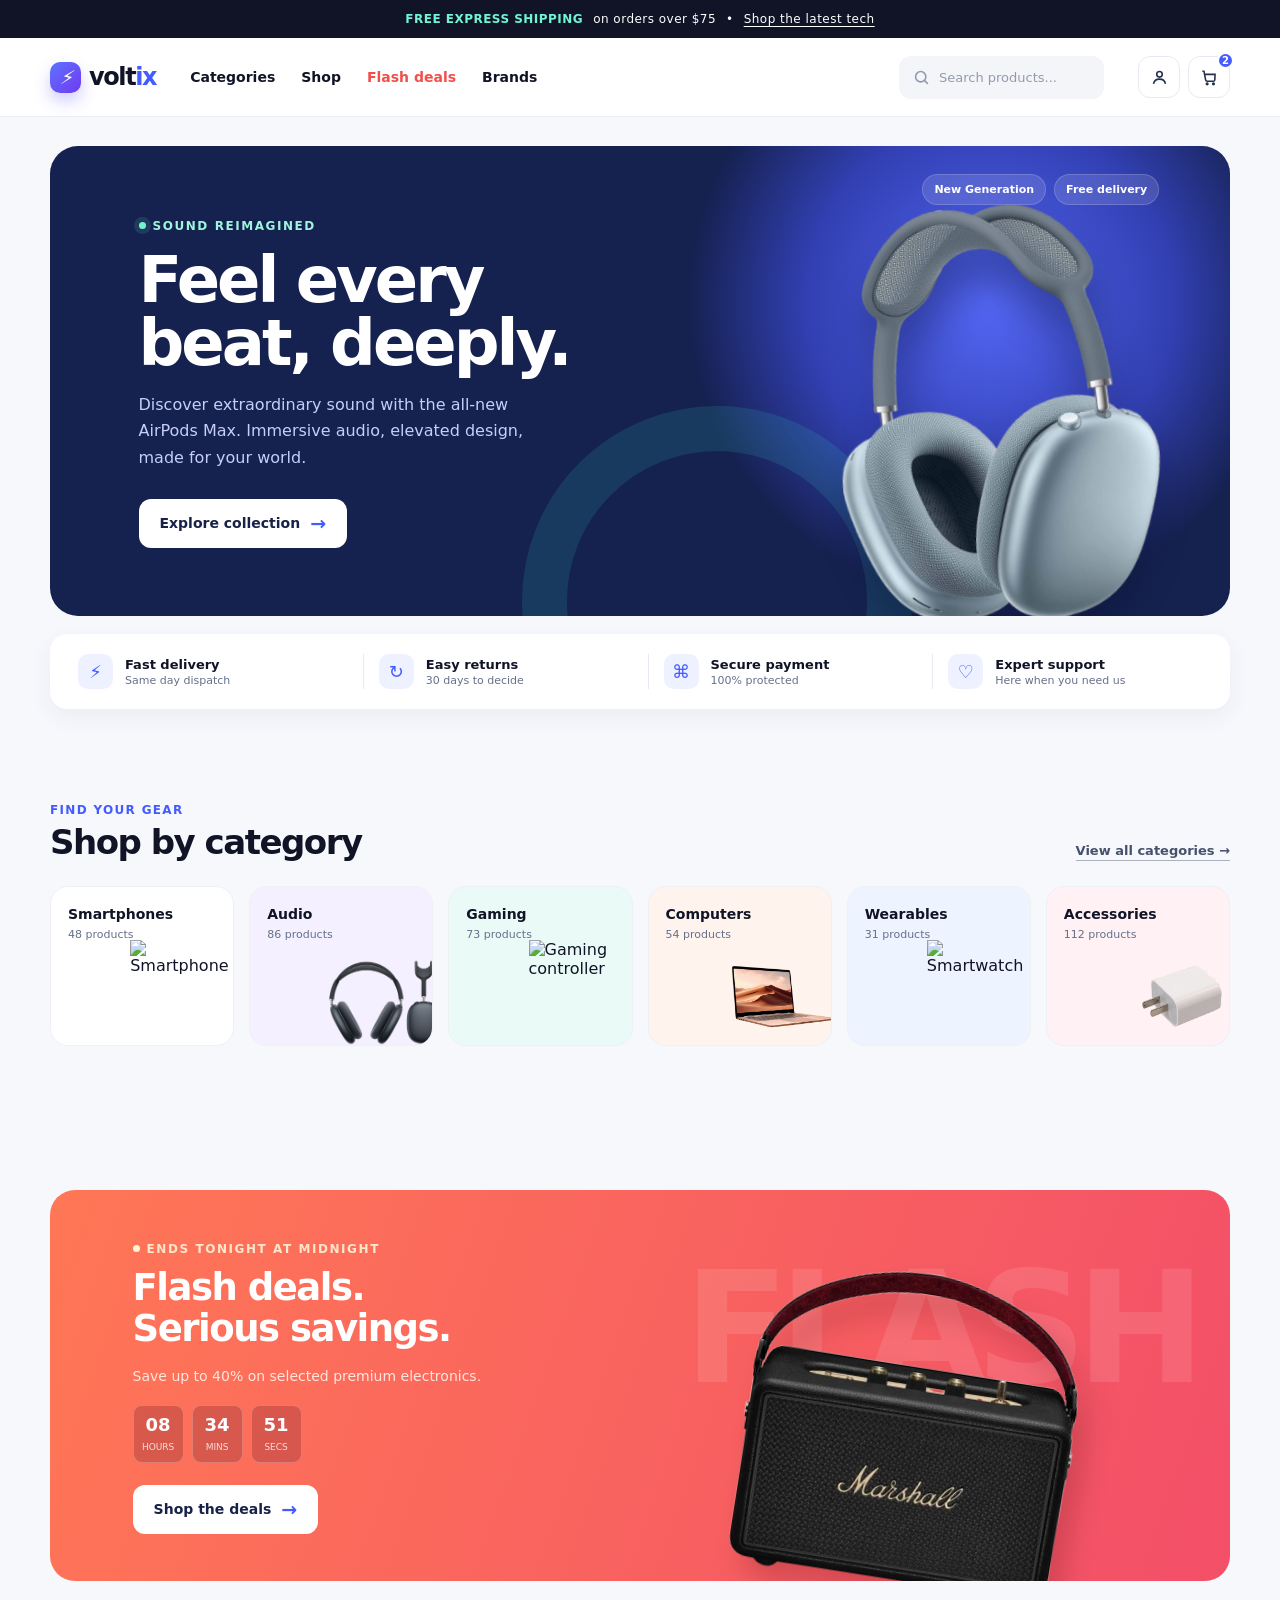
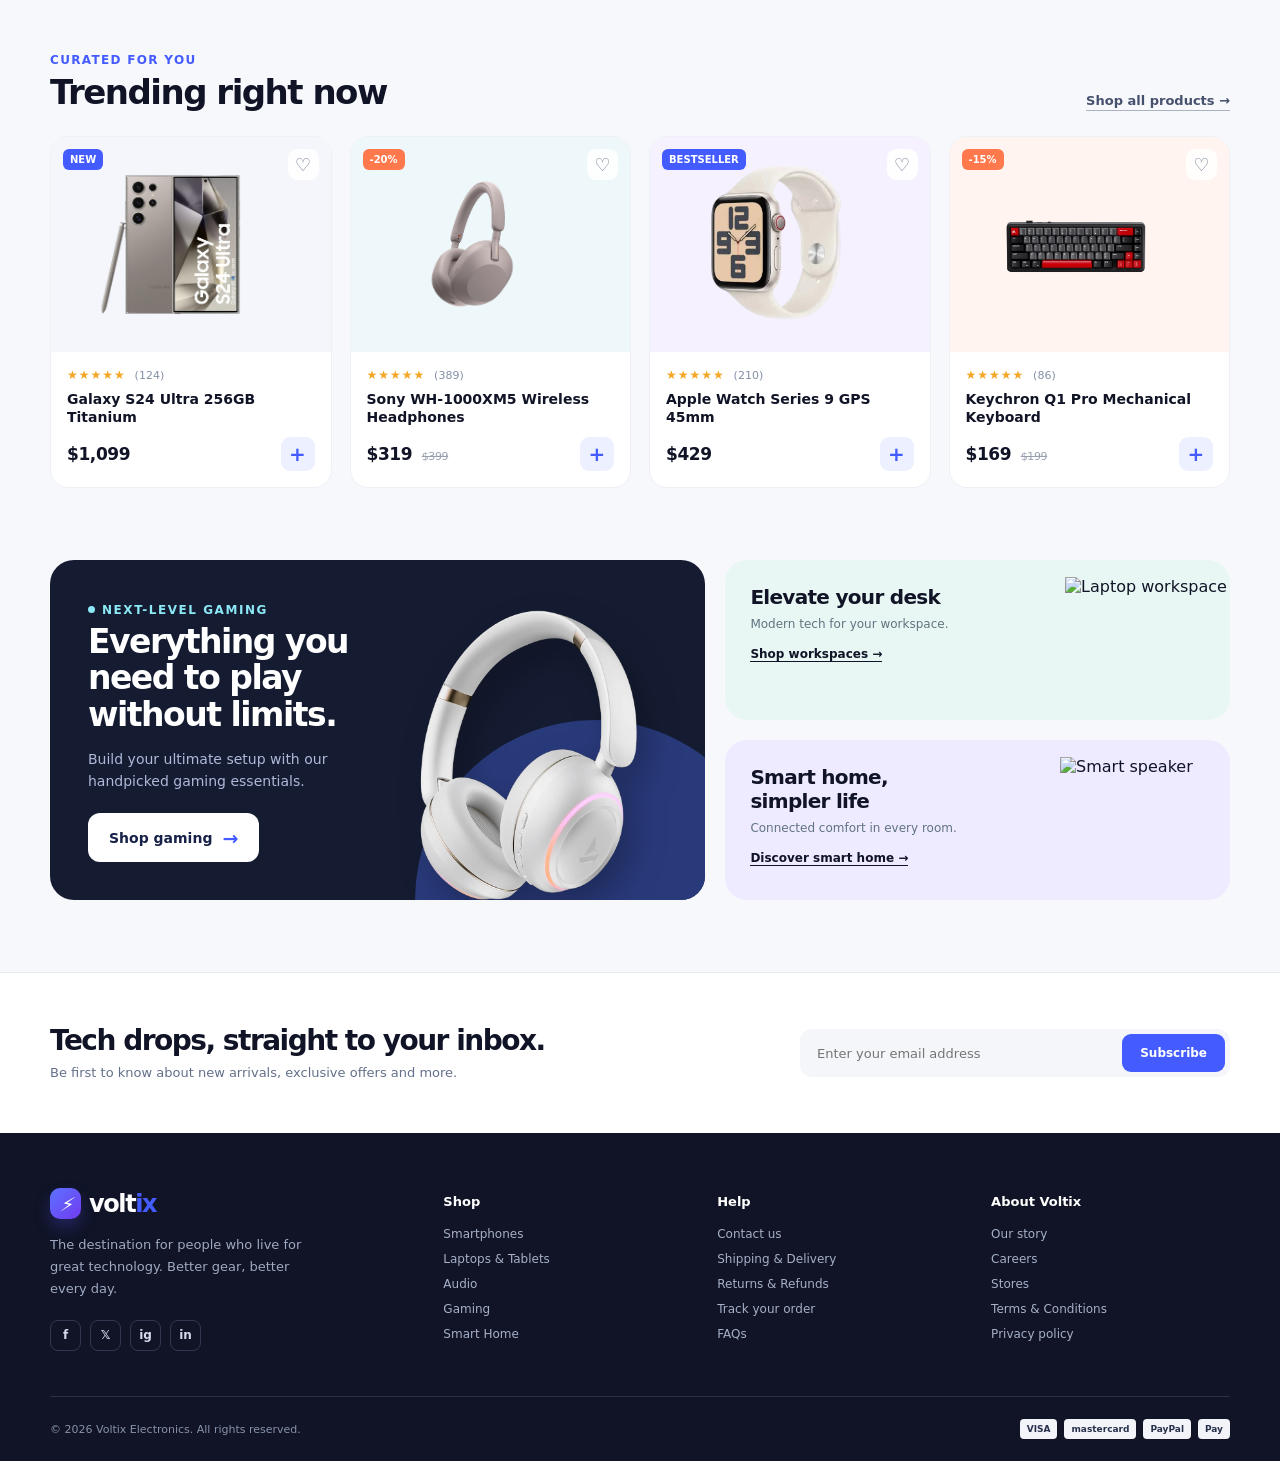
==== index.html @ 43fc7dd0 "Add files via upload" ====
<!DOCTYPE html>
<html lang="en">
<head>
  <meta charset="UTF-8">
  <meta name="viewport" content="width=device-width, initial-scale=1.0">
  <title>Voltix — Future Electronics</title>
  <link rel="stylesheet" href="style.css">
</head>
<body>
  <div id="site-loader" aria-label="Loading Voltix">
    <div class="loader-content">
      <div class="loader-logo">⚡</div>
      <div class="loader-brand">volt<span>ix</span></div>
      <div class="loader-text">Loading your experience</div>
      <div class="loader-progress"><span></span></div>
    </div>
  </div>

  <div class="announcement">
    <div class="container">
      <strong>FREE EXPRESS SHIPPING</strong> on orders over $75 <span>•</span> <a href="shop.html">Shop the latest tech</a>
    </div>
  </div>

  <header>
    <nav class="nav container">
      <a href="index.html" class="logo"><i class="logo-mark"></i>volt<span>ix</span></a>

      <input type="checkbox" id="nav-toggle" class="nav-toggle">
      <label for="nav-toggle" class="nav-burger" aria-label="Open menu" aria-controls="nav-links">
        <span></span><span></span><span></span>
      </label>

      <div class="nav-links" id="nav-links">
        <a href="index.html#categories">Categories</a>
        <a href="shop.html">Shop</a>
        <a href="shop.html#deals" class="sale">Flash deals</a>
        <a href="index.html#brands">Brands</a>
      </div>
      <div class="search">
        <svg viewBox="0 0 24 24"><circle cx="11" cy="11" r="6.5"></circle><path d="m16 16 4 4"></path></svg>
        Search products...
      </div>
      <div class="nav-actions">
        <a class="icon-btn" aria-label="Account" href="login.html">
          <svg viewBox="0 0 24 24"><circle cx="12" cy="8" r="3.5"></circle><path d="M4.5 20c.7-4 3.2-6 7.5-6s6.8 2 7.5 6"></path></svg>
        </a>
        <a class="icon-btn" aria-label="Shopping cart" href="cart.html">
          <svg viewBox="0 0 24 24"><path d="M3 4h2l2.1 11.1a2 2 0 0 0 2 1.6h7.7a2 2 0 0 0 1.9-1.4L19 8H6"></path><circle cx="9" cy="20" r="1"></circle><circle cx="17" cy="20" r="1"></circle></svg>
          <span class="count">2</span>
        </a>
      </div>
    </nav>
  </header>

  <main>
    <div class="container hero">
      <section class="hero-card">
        <div class="hero-pills"><span>New Generation</span><span>Free delivery</span></div>
        <div class="hero-copy">
          <div class="eyebrow">Sound reimagined</div>
          <h1>Feel every<br>beat, deeply.</h1>
          <p>Discover extraordinary sound with the all-new AirPods Max. Immersive audio, elevated design, made for your world.</p>
          <a class="button" href="shop.html">Explore collection <span class="arrow">→</span></a>
        </div>
        <img class="hero-product" src="images/15.png" alt="Premium headphones" style="width: 27%; height: auto;">
      </section>

      <div class="trust-row">
        <div class="trust"><div class="trust-icon">⚡</div><div><b>Fast delivery</b><small>Same day dispatch</small></div></div>
        <div class="trust"><div class="trust-icon">↻</div><div><b>Easy returns</b><small>30 days to decide</small></div></div>
        <div class="trust"><div class="trust-icon">⌘</div><div><b>Secure payment</b><small>100% protected</small></div></div>
        <div class="trust"><div class="trust-icon">♡</div><div><b>Expert support</b><small>Here when you need us</small></div></div>
      </div>
    </div>

    <section id="categories" class="container">
      <div class="section-top">
        <div><div class="section-label">Find your gear</div><h2>Shop by category</h2></div>
        <a class="view-all" href="shop.html">View all categories →</a>
      </div>
      <div class="categories">
        <a href="shop.html?cat=smartphones" class="category"><b>Smartphones</b><small>48 products</small><img src="https://encrypted-tbn1.gstatic.com/shopping?q=tbn:ANd9GcS77oH0atY-gIBSMyWNK6a4CyreX6lCpbf5sQdVxSgTEcybReM_tui7RHyq5novfk2ku4Lb5ajOcZASgEC-u76RlsbnO7-6LuIcLgTBe_MPB94m1Qt2R7O2yBQ" alt="Smartphone"></a>
        <a href="shop.html?cat=audio" class="category"><b>Audio</b><small>86 products</small><img src="images/2.png" alt="Headphones"></a>
        <a href="shop.html?cat=gaming" class="category"><b>Gaming</b><small>73 products</small><img src="https://ambraneindia.com/cdn/shop/products/gaming_controller_listing-01-transformed.png?v=1680239083&width=900" alt="Gaming controller"></a>
        <a href="shop.html?cat=computers" class="category"><b>Computers</b><small>54 products</small><img src="images/1.png" alt="Laptop"></a>
        <a href="shop.html?cat=wearables" class="category"><b>Wearables</b><small>31 products</small><img src="https://images.samsung.com/is/image/samsung/p6pim/in/f2607/gallery/in-galaxy-watch-ultra2-l710-sm-l715fzkains-553717139?$1164_776_PNG$" alt="Smartwatch"></a>
        <a href="shop.html?cat=accessories" class="category"><b>Accessories</b><small>112 products</small><img src="images/3.png" alt="Tech accessories"></a>
      </div>
    </section>

    <section id="deals" class="container">
      <div class="deal-banner">
        <div class="eyebrow">Ends tonight at midnight</div>
        <h2>Flash deals.<br>Serious savings.</h2>
        <p>Save up to 40% on selected premium electronics.</p>
        <div class="timer">
          <div class="time"><b>08</b><span>Hours</span></div>
          <div class="time"><b>34</b><span>Mins</span></div>
          <div class="time"><b>51</b><span>Secs</span></div>
        </div>
        <a class="button" href="shop.html" style="margin-top:22px;">Shop the deals <span class="arrow">→</span></a>
        <img class="deal-image" src="images/4.png" alt="Smartphone on sale">
      </div>
    </section>

    <!-- ============================================================
         PRODUCT DATA START
         Hardcoded for now (syllabus scope: HTML/CSS only).
         Each <article class="product"> below is one product "row".
         When a backend is allowed, this whole block becomes a single
         loop over a products table/array — one <article> per item,
         same markup, values swapped in (image, badge, title, price).
         ============================================================ -->
    <section id="products" class="container">
      <div class="section-top">
        <div><div class="section-label">Curated for you</div><h2>Trending right now</h2></div>
        <a class="view-all" href="shop.html">Shop all products →</a>
      </div>
      <div class="products">
        <article class="product">
          <div class="product-media">
            <span class="badge">NEW</span><span class="wish">♡</span>
            <a href="product-galaxy-s24-ultra.html"><img src="images/5.png" alt="Galaxy S24 Ultra smartphone"></a>
          </div>
          <div class="product-info">
            <div class="rating">★★★★★ <em>(124)</em></div>
            <h3><a href="product-galaxy-s24-ultra.html">Galaxy S24 Ultra 256GB Titanium</a></h3>
            <div class="price-row"><div class="price">$1,099</div><button class="cart-add" aria-label="Add Galaxy S24 Ultra to cart">+</button></div>
          </div>
        </article>
        <article class="product">
          <div class="product-media">
            <span class="badge hot">-20%</span><span class="wish">♡</span>
            <a href="product-sony-wh1000xm5.html"><img src="images/6.png" alt="Sony WH-1000XM5 headphones"></a>
          </div>
          <div class="product-info">
            <div class="rating">★★★★★ <em>(389)</em></div>
            <h3><a href="product-sony-wh1000xm5.html">Sony WH-1000XM5 Wireless Headphones</a></h3>
            <div class="price-row"><div class="price">$319 <span class="old-price">$399</span></div><button class="cart-add" aria-label="Add Sony headphones to cart">+</button></div>
          </div>
        </article>
        <article class="product">
          <div class="product-media">
            <span class="badge">BESTSELLER</span><span class="wish">♡</span>
            <a href="product-apple-watch-s9.html"><img src="images/7.png" alt="Apple Watch Series 9"></a>
          </div>
          <div class="product-info">
            <div class="rating">★★★★★ <em>(210)</em></div>
            <h3><a href="product-apple-watch-s9.html">Apple Watch Series 9 GPS 45mm</a></h3>
            <div class="price-row"><div class="price">$429</div><button class="cart-add" aria-label="Add Apple Watch to cart">+</button></div>
          </div>
        </article>
        <article class="product">
          <div class="product-media">
            <span class="badge hot">-15%</span><span class="wish">♡</span>
            <a href="product-keychron-q1-pro.html"><img src="images/8.png" alt="Keychron Q1 Pro mechanical keyboard"></a>
          </div>
          <div class="product-info">
            <div class="rating">★★★★★ <em>(86)</em></div>
            <h3><a href="product-keychron-q1-pro.html">Keychron Q1 Pro Mechanical Keyboard</a></h3>
            <div class="price-row"><div class="price">$169 <span class="old-price">$199</span></div><button class="cart-add" aria-label="Add keyboard to cart">+</button></div>
          </div>
        </article>
      </div>
    </section>
    <!-- PRODUCT DATA END -->

    <section id="brands" class="container">
      <div class="feature-grid">
        <article class="feature-main">
          <div class="eyebrow">Next-level gaming</div>
          <h2>Everything you need to play without limits.</h2>
          <p>Build your ultimate setup with our handpicked gaming essentials.</p>
          <a class="button" href="shop.html?cat=gaming">Shop gaming <span class="arrow">→</span></a>
          <img src="images/9.png" alt="Gaming headphones">
        </article>
        <div class="feature-side">
          <article class="side-card">
            <h3>Elevate your desk</h3>
            <p>Modern tech for your workspace.</p>
            <a href="shop.html?cat=computers">Shop workspaces →</a>
            <img src="https://cdn.togetherbuying.in/cms/uploads/light_ab4f2dc04b.jpg" alt="Laptop workspace">
          </article>
          <article class="side-card">
            <h3>Smart home, simpler life</h3>
            <p>Connected comfort in every room.</p>
            <a href="shop.html?cat=accessories">Discover smart home →</a>
            <img src="https://cdn.homemate.co.in/wp-content/uploads/2023/05/homemate-smartkit.jpg" alt="Smart speaker">
          </article>
        </div>
      </div>
    </section>

    <div class="newsletter-wrap">
      <div class="container newsletter">
        <div>
          <h2>Tech drops, straight to your inbox.</h2>
          <p>Be first to know about new arrivals, exclusive offers and more.</p>
        </div>
        <form class="email-form" action="#" method="get">
          <input type="email" aria-label="Your email address" placeholder="Enter your email address" required>
          <button type="submit">Subscribe</button>
        </form>
      </div>
    </div>
  </main>

  <footer>
    <div class="container">
      <div class="footer-grid">
        <div>
          <a href="index.html" class="logo"><i class="logo-mark"></i>volt<span>ix</span></a>
          <p class="footer-about">The destination for people who live for great technology. Better gear, better every day.</p>
          <div class="socials"><a href="#" class="social">f</a><a href="#" class="social">𝕏</a><a href="#" class="social">ig</a><a href="#" class="social">in</a></div>
        </div>
        <div class="footer-col">
          <h4>Shop</h4>
          <a href="shop.html?cat=smartphones">Smartphones</a><a href="shop.html?cat=computers">Laptops &amp; Tablets</a><a href="shop.html?cat=audio">Audio</a><a href="shop.html?cat=gaming">Gaming</a><a href="shop.html?cat=accessories">Smart Home</a>
        </div>
        <div class="footer-col">
          <h4>Help</h4>
          <a href="#">Contact us</a><a href="#">Shipping &amp; Delivery</a><a href="#">Returns &amp; Refunds</a><a href="#">Track your order</a><a href="#">FAQs</a>
        </div>
        <div class="footer-col">
          <h4>About Voltix</h4>
          <a href="#">Our story</a><a href="#">Careers</a><a href="#">Stores</a><a href="#">Terms &amp; Conditions</a><a href="#">Privacy policy</a>
        </div>
      </div>
      <div class="footer-bottom">
        <span>© 2026 Voltix Electronics. All rights reserved.</span>
        <div class="payments"><span class="pay">VISA</span><span class="pay">mastercard</span><span class="pay">PayPal</span><span class="pay"> Pay</span></div>
      </div>
    </div>
  </footer>
</body>
</html>
---- style.css ----
:root {
      --ink: #101426;
      --muted: #64708a;
      --line: #e7eaf1;
      --blue: #445cff;
      --violet: #7848f8;
      --mint: #23d8b3;
      --orange: #ff794c;
      --bg: #f7f8fc;
      --card: #ffffff;
      --shadow: 0 18px 50px rgba(26, 36, 77, .10);
      --radius: 22px;
    }

    * { box-sizing: border-box; }
    html { scroll-behavior: smooth; }
    body {
      margin: 0;
      font-family: Inter, ui-sans-serif, system-ui, -apple-system, BlinkMacSystemFont, "Segoe UI", sans-serif;
      color: var(--ink);
      background: var(--bg);
      overflow-x: hidden;
    }

    a { color: inherit; text-decoration: none; }
    button { font: inherit; cursor: pointer; }
    img { display: block; max-width: 100%; }
    .container { width: min(1180px, calc(100% - 40px)); margin: auto; }

    /* Fixed top bar: announcement strip + main nav both stay pinned
       to the viewport at all times, on desktop AND mobile. Since the
       header leaves normal document flow, body gets matching
       padding-top below so page content never sits underneath it. */
    body { padding-top: 116px; }

    .announcement {
      background: #101426;
      color: #fff;
      font-size: 12px;
      letter-spacing: .04em;
      position: fixed;
      top: 0;
      left: 0;
      right: 0;
      z-index: 21;
    }
    .announcement .container {
      height: 38px;
      display: flex;
      align-items: center;
      justify-content: center;
      gap: 10px;
    }
    .announcement strong { color: #70f4d4; }
    .announcement a { text-decoration: underline; text-underline-offset: 3px; }

    header {
      background: rgba(255,255,255,.95);
      backdrop-filter: blur(12px);
      position: fixed;
      top: 38px;
      left: 0;
      right: 0;
      z-index: 20;
      border-bottom: 1px solid rgba(231,234,241,.85);
    }
    .nav {
      min-height: 78px;
      display: flex;
      align-items: center;
      gap: 34px;
      position: relative;
    }

    /* Mobile menu toggle (checkbox hack — no JS). Lives inside <nav>. */
    .nav-toggle { position: absolute; opacity: 0; pointer-events: none; }
    .nav-burger {
      display: none;
      flex-direction: column;
      justify-content: center;
      align-items: center;
      gap: 5px;
      width: 42px;
      height: 42px;
      border: 1px solid var(--line);
      border-radius: 12px;
      background: white;
      cursor: pointer;
      flex-shrink: 0;
    }
    .nav-burger span { width: 20px; height: 2px; background: var(--ink); border-radius: 2px; transition: .25s ease; }
    .nav-toggle:checked ~ .nav-burger span:nth-child(1) { transform: translateY(7px) rotate(45deg); }
    .nav-toggle:checked ~ .nav-burger span:nth-child(2) { opacity: 0; }
    .nav-toggle:checked ~ .nav-burger span:nth-child(3) { transform: translateY(-7px) rotate(-45deg); }
    .logo {
      display: flex;
      align-items: center;
      font-size: 24px;
      font-weight: 850;
      letter-spacing: -1.4px;
      white-space: nowrap;
    }
    .logo-mark {
      width: 31px;
      height: 31px;
      border-radius: 10px;
      margin-right: 8px;
      background: linear-gradient(135deg, #5d72ff, #713af0);
      position: relative;
      box-shadow: 0 8px 16px rgba(84, 79, 242, .28);
    }
    .logo-mark:before {
      content: "⚡";
      color: white;
      font-size: 19px;
      position: absolute;
      inset: 0;
      display: grid;
      place-items: center;
    }
    .logo span { color: var(--blue); }

    .nav-links { display: flex; align-items: center; gap: 26px; font-size: 14px; font-weight: 650; }
    .nav-links a { transition: color .2s; }
    .nav-links a:hover { color: var(--blue); }
    .nav-links .sale { color: #f24e4a; }
    .search {
      margin-left: auto;
      min-width: 205px;
      height: 43px;
      display: flex;
      align-items: center;
      gap: 8px;
      padding: 0 13px;
      color: #929aac;
      background: #f4f5f9;
      border-radius: 12px;
      font-size: 13px;
    }
    .search svg, .icon-btn svg { width: 19px; height: 19px; stroke: currentColor; fill: none; stroke-width: 2; }
    .nav-actions { display: flex; gap: 8px; }
    .icon-btn {
      width: 42px;
      height: 42px;
      display: grid;
      place-items: center;
      border: 1px solid var(--line);
      border-radius: 12px;
      background: white;
      color: #25304a;
      position: relative;
      transition: .2s;
    }
    .icon-btn:hover { border-color: var(--blue); color: var(--blue); transform: translateY(-2px); }
    .count {
      position: absolute;
      right: -5px;
      top: -5px;
      width: 17px;
      height: 17px;
      background: var(--blue);
      border: 2px solid white;
      border-radius: 50%;
      color: white;
      font-size: 10px;
      font-weight: 800;
      display: grid;
      place-items: center;
    }

    .hero { padding: 30px 0 22px; }
    .hero-card {
      min-height: 470px;
      overflow: hidden;
      border-radius: 28px;
      color: white;
      background: #15214f;
      position: relative;
      isolation: isolate;
      display: flex;
      align-items: center;
      padding: 60px 7.5%;
    }
    .hero-card:before {
      content: "";
      position: absolute;
      z-index: -1;
      width: 620px;
      height: 620px;
      border-radius: 50%;
      right: -70px;
      top: -155px;
      background: radial-gradient(circle, #576bff 0, #3341b7 42%, transparent 69%);
      opacity: .95;
    }
    .hero-card:after {
      content: "";
      position: absolute;
      z-index: -1;
      width: 300px;
      height: 300px;
      border-radius: 50%;
      left: 40%;
      bottom: -180px;
      border: 45px solid rgba(59, 225, 202, .13);
    }
    .hero-copy { max-width: 515px; }
    .eyebrow {
      display: inline-flex;
      align-items: center;
      gap: 7px;
      color: #9ff4dc;
      font-size: 12px;
      font-weight: 800;
      letter-spacing: .13em;
      text-transform: uppercase;
    }
    .eyebrow:before { content: ""; width: 7px; height: 7px; border-radius: 50%; background: #72f5ce; box-shadow: 0 0 0 5px rgba(113,245,206,.12); }
    h1 {
      margin: 16px 0;
      font-size: clamp(38px, 5vw, 64px);
      letter-spacing: -3px;
      line-height: .99;
    }
    .hero-copy p { color: #c6cef7; max-width: 425px; font-size: 16px; line-height: 1.65; margin: 0 0 28px; }
    .button {
      display: inline-flex;
      height: 49px;
      padding: 0 21px;
      align-items: center;
      justify-content: center;
      gap: 10px;
      background: white;
      border: 0;
      border-radius: 12px;
      color: #182248;
      font-size: 14px;
      font-weight: 800;
      transition: transform .2s, box-shadow .2s;
    }
    .button:hover { transform: translateY(-3px); box-shadow: 0 12px 25px rgba(0,0,0,.19); }
    .button .arrow { color: var(--blue); font-size: 19px; }
    .hero-product {
      position: absolute;
      right: 6.5%;
      bottom: -8px;
      width: min(46%, 485px);
      filter: drop-shadow(0 29px 22px rgba(6, 11, 45, .35));
      transform: rotate(-7deg);
      z-index: -0;
    }
    .hero-pills { position: absolute; right: 6%; top: 28px; display: flex; gap: 8px; }
    .hero-pills span { font-size: 11px; font-weight: 750; padding: 8px 11px; background: rgba(255,255,255,.13); border: 1px solid rgba(255,255,255,.17); border-radius: 30px; backdrop-filter: blur(5px); }

    .trust-row {
      background: white;
      border-radius: 17px;
      margin-top: 18px;
      box-shadow: 0 8px 25px rgba(31,45,94,.06);
      padding: 20px 28px;
      display: grid;
      grid-template-columns: repeat(4, 1fr);
      gap: 15px;
    }
    .trust { display: flex; align-items: center; gap: 12px; padding-left: 15px; border-left: 1px solid var(--line); }
    .trust:first-child { border: none; padding-left: 0; }
    .trust-icon { width: 35px; height: 35px; border-radius: 10px; display: grid; place-items: center; background: #eef1ff; color: var(--blue); font-size: 18px; }
    .trust b { display: block; font-size: 13px; }
    .trust small { display: block; color: var(--muted); font-size: 11px; margin-top: 2px; }

    section { padding: 72px 0 0; }
    .section-top { display: flex; align-items: end; justify-content: space-between; margin-bottom: 25px; }
    .section-label { color: var(--blue); font-size: 12px; font-weight: 850; letter-spacing: .11em; text-transform: uppercase; }
    h2 { margin: 7px 0 0; font-size: clamp(26px, 3vw, 34px); line-height: 1.1; letter-spacing: -1.5px; }
    .view-all { color: #46516d; font-size: 13px; font-weight: 750; border-bottom: 1px solid #aab1bf; padding-bottom: 2px; transition: .2s; }
    .view-all:hover { color: var(--blue); border-color: var(--blue); }

    .categories { display: grid; grid-template-columns: repeat(6, 1fr); gap: 15px; }
    .category {
      height: 160px;
      padding: 17px;
      border-radius: 18px;
      overflow: hidden;
      position: relative;
      background: white;
      border: 1px solid #edf0f5;
      transition: .25s ease;
    }
    .category:hover { transform: translateY(-6px); box-shadow: var(--shadow); border-color: transparent; }
    .category b { position: relative; z-index: 1; font-size: 14px; }
    .category small { display: block; position: relative; z-index: 1; color: var(--muted); margin-top: 5px; font-size: 11px; }
    .category img { width: 112px; height: 112px; object-fit: contain; position: absolute; right: -9px; bottom: -7px; transition: transform .3s; }
    .category:hover img { transform: scale(1.1) rotate(-4deg); }
    .category:nth-child(2) { background: #f4f0ff; }
    .category:nth-child(3) { background: #eafbf7; }
    .category:nth-child(4) { background: #fff4ed; }
    .category:nth-child(5) { background: #edf4ff; }
    .category:nth-child(6) { background: #fff1f4; }

    .deal-banner {
      margin-top: 72px;
      min-height: 300px;
      border-radius: 25px;
      position: relative;
      overflow: hidden;
      background: linear-gradient(109deg, #ff7756, #f34f68);
      color: white;
      padding: 47px 7%;
    }
    .deal-banner:before {
      content: "FLASH";
      font-size: 155px;
      font-weight: 900;
      letter-spacing: -11px;
      position: absolute;
      right: 3%;
      top: 48px;
      color: rgba(255,255,255,.11);
    }
    .deal-banner .eyebrow { color: #ffe5ca; }
    .deal-banner .eyebrow:before { background: #fff4d4; box-shadow: none; }
    .deal-banner h2 { max-width: 430px; font-size: 37px; margin: 12px 0 18px; position: relative; }
    .deal-banner p { margin: 0 0 21px; font-size: 14px; color: #ffe7de; position: relative; }
    .timer { display: flex; gap: 8px; position: relative; }
    .time { width: 51px; padding: 8px 3px; background: rgba(105, 22, 42, .25); border: 1px solid rgba(255,255,255,.22); border-radius: 9px; text-align: center; }
    .time b { display:block; font-size: 18px; }
    .time span { font-size: 9px; text-transform: uppercase; opacity: .8; }
    .deal-image { position: absolute; height: 365px; width: 455px; object-fit: contain; right: 8%; bottom: -34px; transform: rotate(9deg); filter: drop-shadow(15px 17px 14px rgba(102,18,32,.25)); }

    .products { display: grid; grid-template-columns: repeat(4, 1fr); gap: 18px; }
    .product {
      border-radius: 18px;
      background: var(--card);
      border: 1px solid #edf0f5;
      overflow: hidden;
      position: relative;
      transition: .25s;
    }
    .product:hover { transform: translateY(-6px); box-shadow: var(--shadow); border-color: transparent; }
    .product-media { height: 215px; display: grid; place-items: center; background: #f4f6fb; position: relative; overflow: hidden; }
    .product:nth-child(2) .product-media { background: #eef7fa; }
    .product:nth-child(3) .product-media { background: #f5f1ff; }
    .product:nth-child(4) .product-media { background: #fff4ef; }
    .product-media img { height: 185px; width: 85%; object-fit: contain; transition: transform .35s; }
    .product:hover .product-media img { transform: scale(1.08); }
    .badge { position: absolute; left: 12px; top: 12px; color: white; background: var(--blue); border-radius: 6px; padding: 5px 7px; font-size: 10px; font-weight: 850; }
    .badge.hot { background: var(--orange); }
    .wish { position: absolute; top: 12px; right: 12px; width: 31px; height: 31px; display: grid; place-items: center; border-radius: 9px; color: #737d93; background: rgba(255,255,255,.9); font-size: 18px; transition: .2s; }
    .wish:hover { color: #ed5570; transform: scale(1.1); }
    .product-info { padding: 16px; }
    .rating { color: #f5a624; font-size: 12px; letter-spacing: 1px; }
    .rating em { color: #8490a5; font-style: normal; letter-spacing: 0; font-size: 11px; margin-left: 4px; }
    .product h3 { margin: 8px 0 11px; height: 36px; font-size: 14px; line-height: 1.3; }
    .price-row { display: flex; align-items: center; justify-content: space-between; }
    .price { font-size: 17px; font-weight: 850; letter-spacing: -.4px; }
    .old-price { color: #98a0b0; font-size: 11px; text-decoration: line-through; margin-left: 4px; font-weight: 500; }
    .cart-add { width: 34px; height: 34px; border: 0; display: grid; place-items: center; border-radius: 9px; background: #edf0ff; color: var(--blue); font-weight: 900; font-size: 20px; transition: .2s; }
    .cart-add:hover { background: var(--blue); color: white; }

    .feature-grid { display: grid; grid-template-columns: 1.13fr .87fr; gap: 20px; padding-bottom: 72px; }
    .feature-main {
      min-height: 337px;
      padding: 38px;
      border-radius: 24px;
      color: white;
      overflow: hidden;
      position: relative;
      background: #151c32;
    }
    .feature-main:after { content:""; position:absolute; width:360px; height:360px; border-radius:50%; background:#293a7b; right:-70px; bottom:-180px; }
    .feature-main .eyebrow { color: #8be8f4; }
    .feature-main .eyebrow:before { background: #8be8f4; box-shadow: none; }
    .feature-main h2 { position: relative; z-index: 1; max-width: 330px; font-size: 33px; }
    .feature-main p { position:relative; z-index:1; max-width:300px; color:#aeb9d8; font-size:14px; line-height:1.55; margin:16px 0 21px; }
    .feature-main img { position:absolute; z-index:1; height:290px; width:315px; object-fit:contain; right: 3%; bottom: 0; filter: drop-shadow(11px 16px 16px rgba(0,0,0,.25)); }
    .feature-side { display: grid; gap: 20px; }
    .side-card { border-radius: 22px; min-height: 158px; position:relative; overflow:hidden; padding:25px; }
    .side-card:first-child { background: #e8f7f4; }
    .side-card:last-child { background: #eeeaff; }
    .side-card h3 { margin:0; font-size:20px; letter-spacing:-.7px; max-width:215px; }
    .side-card p { color:#617380; font-size:12px; margin:8px 0 12px; }
    .side-card a { color:var(--ink); font-weight:800; font-size:12px; border-bottom:1px solid currentColor; }
    .side-card img { position:absolute; right: -5px; bottom: -12px; width: 170px; height:155px; object-fit:contain; }
    .side-card:last-child img { width:175px; }

    .newsletter-wrap { background: white; border-top: 1px solid var(--line); }
    .newsletter { padding: 53px 0; display:flex; justify-content:space-between; align-items:center; gap:30px; }
    .newsletter h2 { font-size:28px; margin:0; }
    .newsletter p { color:var(--muted); font-size:13px; margin:8px 0 0; }
    .email-form { background:#f5f6fa; padding:5px; display:flex; border-radius:12px; width:min(430px, 100%); }
    .email-form input { min-width:0; flex:1; border:0; outline:0; background:transparent; padding:0 12px; color:var(--ink); font:inherit; font-size:13px; }
    .email-form button { border:0; background:var(--blue); color:white; border-radius:9px; padding:12px 18px; font-weight:750; font-size:12px; }

    footer { background:#101426; color:white; padding:55px 0 22px; }
    .footer-grid { display:grid; grid-template-columns:1.5fr repeat(3, 1fr); gap:35px; padding-bottom:44px; }
    footer .logo { color:white; }
    .footer-about { max-width:265px; color:#9fa9c2; font-size:13px; line-height:1.7; margin:15px 0 19px; }
    .socials { display:flex; gap:9px; }
    .social { width:31px; height:31px; border:1px solid #303852; border-radius:8px; display:grid; place-items:center; color:#d5dbec; font-size:12px; font-weight:800; }
    .footer-col h4 { margin:6px 0 18px; font-size:13px; }
    .footer-col a { display:block; margin:0 0 11px; color:#a6b0c8; font-size:12px; transition:.2s; }
    .footer-col a:hover { color:white; transform:translateX(3px); }
    .footer-bottom { padding-top:22px; border-top:1px solid #293148; color:#8792aa; font-size:11px; display:flex; justify-content:space-between; align-items:center; }
    .payments { display:flex; gap:7px; }
    .pay { padding:5px 7px; border-radius:4px; background:#f3f4fa; color:#28314c; font-size:9px; font-weight:900; }

    @media (max-width: 980px) {
      .nav-burger { display: flex; order: 1; }
      .search { order: 2; }
      .nav-actions { order: 3; }
      .nav-links {
        order: 5;
        position: absolute;
        top: 100%;
        left: 0;
        right: 0;
        z-index: 19;
        flex-direction: column;
        align-items: stretch;
        gap: 0;
        background: white;
        border-bottom: 1px solid var(--line);
        box-shadow: 0 18px 30px rgba(16,20,38,.14);
        max-height: 0;
        opacity: 0;
        overflow: hidden;
        transition: max-height .3s ease, opacity .25s ease;
      }
      .nav-toggle:checked ~ .nav-links { max-height: 320px; opacity: 1; }
      .nav-links a { padding: 15px 22px; border-bottom: 1px solid var(--line); font-size: 15px; }
      .categories { grid-template-columns:repeat(3, 1fr); }
      .products { grid-template-columns:repeat(2, 1fr); }
      .hero-product { opacity:.7; right:-4%; }
      .feature-grid { grid-template-columns:1fr; }
      .feature-main img { right:4%; }
      .footer-grid { grid-template-columns: 1.4fr repeat(3, 1fr); gap:20px; }
    }
    @media (max-width: 650px) {
      .container { width:min(100% - 28px, 1180px); }
      .announcement .container { font-size:10px; }
      body { padding-top: 103px; }
      .nav-links { top: 103px; }
      .nav { min-height:65px; gap:10px; }
      .logo { font-size:20px; }
      .logo-mark { width:27px; height:27px; }
      .search { display:none; }
      .nav-actions { margin-left:auto; order: 4; }
      .hero { padding-top:14px; }
      .hero-card { min-height:470px; padding:42px 26px; align-items:flex-start; }
      h1 { font-size:43px; }
      .hero-copy { z-index:1; }
      .hero-copy p { max-width:280px; font-size:14px; }
      .hero-product { width:88%; opacity:.55; right:-14%; bottom:-18px; }
      .hero-pills { right:18px; top:18px; }
      .hero-pills span:last-child { display:none; }
      .trust-row { grid-template-columns:repeat(2,1fr); padding:15px; gap:14px 5px; }
      .trust { padding-left:0; border:none; }
      .trust-icon { width:30px; height:30px; font-size:15px; }
      .trust b { font-size:11px; }
      .trust small { font-size:9px; }
      section { padding-top:55px; }
      .categories { grid-template-columns:repeat(2,1fr); gap:10px; }
      .category { height:135px; }
      .category img { width:95px; height:95px; }
      .deal-banner { margin-top:55px; padding:35px 25px; min-height:330px; }
      .deal-banner h2 { font-size:29px; max-width:260px; }
      .deal-image { width:270px; height:225px; right:-48px; bottom:-5px; opacity:.47; }
      .products { gap:10px; }
      .product-media { height:160px; }
      .product-media img { height:135px; }
      .product-info { padding:12px; }
      .product h3 { font-size:12px; height:46px; }
      .price { font-size:15px; }
      .old-price { display:none; }
      .feature-grid { padding-bottom:55px; }
      .feature-main { min-height:360px; padding:29px 25px; }
      .feature-main h2 { font-size:29px; max-width:260px; }
      .feature-main img { width:245px; right:-27px; opacity:.6; }
      .side-card { min-height:145px; }
      .newsletter { padding:38px 0; display:block; }
      .newsletter h2 { font-size:25px; }
      .email-form { margin-top:20px; }
      .footer-grid { grid-template-columns:repeat(2,1fr); }
      .footer-grid > div:first-child { grid-column:span 2; }
      .footer-bottom { gap:15px; flex-direction:column; align-items:flex-start; }
    }

    /* ===== 2 SECOND WEBSITE LOADER ===== */
    #site-loader {
      position: fixed;
      inset: 0;
      z-index: 9999;
      display: grid;
      place-items: center;
      background: #101426;
      transition: opacity .55s ease, visibility .55s ease;
    }
    #site-loader.hide {
      opacity: 0;
      visibility: hidden;
      pointer-events: none;
    }
    .loader-content { text-align:center; color:white; }
    .loader-logo {
      width:58px;
      height:58px;
      margin:0 auto 18px;
      border-radius:16px;
      display:grid;
      place-items:center;
      background:linear-gradient(135deg,#5d72ff,#713af0);
      box-shadow:0 12px 30px rgba(84,79,242,.35);
      font-size:31px;
    }
    .loader-brand {
      font-size:24px;
      font-weight:850;
      letter-spacing:-1.4px;
      margin-bottom:22px;
    }
    .loader-brand span { color:#70f4d4; }
    .loader-text {
      color:#c6cef7;
      font-size:12px;
      letter-spacing:.12em;
      text-transform:uppercase;
      font-weight:750;
    }
    .loader-progress {
      width:190px;
      height:4px;
      margin:14px auto 0;
      border-radius:10px;
      overflow:hidden;
      background:rgba(255,255,255,.13);
    }
    .loader-progress span {
      display:block;
      width:0;
      height:100%;
      border-radius:inherit;
      background:linear-gradient(90deg,#5d72ff,#70f4d4);
      animation:loaderProgress 2s linear forwards;
    }
    @keyframes loaderProgress { to { width:100%; } }
    /* Pure CSS auto-hide: no JS. Loader is visible, then fades and stops blocking clicks. */
    #site-loader {
      animation: loaderAutoHide 0.001s linear 2.3s forwards;
    }
    @keyframes loaderAutoHide {
      to { opacity: 0; visibility: hidden; pointer-events: none; }
    }

    /* ===================================================
       SHARED ACROSS INNER PAGES (shop, product, cart, login, signup)
       =================================================== */

    .page-banner {
      background: #101426;
      color: white;
      padding: 34px 0 30px;
      margin-bottom: 4px;
    }
    .breadcrumb { font-size: 12px; color: #9aa4c2; font-weight: 650; }
    .breadcrumb a { color: #9aa4c2; }
    .breadcrumb a:hover { color: #70f4d4; }
    .breadcrumb span { margin: 0 6px; color: #4a5378; }
    .page-banner h1 { margin: 10px 0 0; font-size: 30px; letter-spacing: -1.2px; }

    /* ---------- Shop layout ---------- */
    .shop-layout {
      display: grid;
      grid-template-columns: 250px 1fr;
      gap: 28px;
      padding: 40px 0 80px;
      align-items: start;
    }
    .filters {
      background: var(--card);
      border: 1px solid var(--line);
      border-radius: var(--radius);
      padding: 22px;
      position: sticky;
      top: 130px;
    }

    /* Mobile "Filters" toggle button — CSS-only (checkbox hack). On
       mobile the filters panel starts collapsed so the product grid
       shows right away; tapping the button reveals it. */
    .filters-toggle-input { position: absolute; opacity: 0; pointer-events: none; }
    .filters-toggle-btn { display: none; }
    .filters h4 { margin: 0 0 4px; font-size: 11px; text-transform: uppercase; letter-spacing: .09em; color: var(--muted); }
    .filter-group { padding: 18px 0; border-bottom: 1px solid var(--line); }
    .filter-group:last-child { border-bottom: none; }
    .filter-group .f-title { font-size: 14px; font-weight: 800; margin-bottom: 12px; }
    .filter-option { display: flex; align-items: center; gap: 9px; font-size: 13px; color: #3a4361; margin-bottom: 10px; }
    .filter-option input { accent-color: var(--blue); width: 15px; height: 15px; }
    .filter-option label { flex: 1; }
    .filter-option small { color: var(--muted); }
    .price-inputs { display: flex; align-items: center; gap: 8px; }
    .price-inputs input { width: 100%; height: 36px; border: 1px solid var(--line); border-radius: 8px; padding: 0 10px; font: inherit; font-size: 12px; }
    .filters .button { width: 100%; margin-top: 8px; background: var(--blue); color: white; height: 42px; }

    .shop-toolbar { display: flex; align-items: center; justify-content: space-between; margin-bottom: 20px; font-size: 13px; color: var(--muted); }
    .shop-toolbar select { border: 1px solid var(--line); background: white; border-radius: 8px; padding: 8px 10px; font: inherit; font-size: 12px; color: var(--ink); }
    .shop-products { display: grid; grid-template-columns: repeat(3, 1fr); gap: 18px; }
    .shop-products .product h3 { height: auto; }
    .shop-products .product-info a { display: block; }

    .pagination { display: flex; justify-content: center; gap: 8px; margin-top: 40px; }
    .pagination a { width: 38px; height: 38px; display: grid; place-items: center; border: 1px solid var(--line); border-radius: 9px; font-size: 13px; font-weight: 700; color: #3a4361; }
    .pagination a.active, .pagination a:hover { background: var(--blue); border-color: var(--blue); color: white; }

    /* ---------- Product detail ---------- */
    .product-detail { display: grid; grid-template-columns: .95fr 1.05fr; gap: 50px; padding: 40px 0 30px; }
    .gallery-radio { position: absolute; opacity: 0; pointer-events: none; }
    .gallery-main { border-radius: var(--radius); background: #f4f6fb; height: 440px; display: grid; place-items: center; overflow: hidden; margin-bottom: 14px; }
    .gallery-main img { display: none; height: 82%; object-fit: contain; }
    #view-front:checked ~ .gallery-main .gv-front,
    #view-side:checked ~ .gallery-main .gv-side,
    #view-angle:checked ~ .gallery-main .gv-angle,
    #view-box:checked ~ .gallery-main .gv-box { display: block; }
    .gallery-thumbs { display: flex; gap: 12px; }
    .thumb-btn {
      display: block;
      width: 78px;
      height: 78px;
      background: #f4f6fb;
      border-radius: 12px;
      border: 2px solid transparent;
      padding: 6px;
      cursor: pointer;
      transition: border-color .2s;
    }
    .thumb-btn img { width: 100%; height: 100%; object-fit: contain; display: block; }
    #view-front:checked ~ .gallery-thumbs label[for="view-front"],
    #view-side:checked ~ .gallery-thumbs label[for="view-side"],
    #view-angle:checked ~ .gallery-thumbs label[for="view-angle"],
    #view-box:checked ~ .gallery-thumbs label[for="view-box"] { border-color: var(--blue); }
    .pd-info .rating { margin-bottom: 10px; }
    .pd-info h1 { font-size: 28px; letter-spacing: -1px; margin: 0 0 12px; }
    .pd-price { display: flex; align-items: center; gap: 10px; margin-bottom: 18px; }
    .pd-price .price { font-size: 28px; }
    .pd-stock { display: inline-flex; align-items: center; gap: 6px; font-size: 12px; font-weight: 700; color: #1cb884; margin-bottom: 22px; }
    .pd-stock:before { content: ""; width: 7px; height: 7px; border-radius: 50%; background: #1cb884; }
    .pd-desc { color: #4b5573; font-size: 14px; line-height: 1.7; margin-bottom: 24px; }
    .pd-specs { list-style: none; padding: 0; margin: 0 0 26px; display: grid; grid-template-columns: 1fr 1fr; gap: 10px 20px; font-size: 13px; }
    .pd-specs li { display: flex; justify-content: space-between; border-bottom: 1px dashed var(--line); padding-bottom: 8px; color: #3a4361; }
    .pd-specs li b { color: var(--muted); font-weight: 600; }
    .pd-actions { display: flex; gap: 12px; align-items: center; }
    .qty-select { display: flex; align-items: center; border: 1px solid var(--line); border-radius: 12px; height: 49px; overflow: hidden; }
    .qty-select button { width: 40px; height: 100%; border: 0; background: #f4f5f9; font-size: 16px; font-weight: 800; color: var(--ink); }
    .qty-select input { width: 44px; border: 0; text-align: center; font: inherit; font-weight: 700; }
    .btn-primary { border: 0; height: 49px; padding: 0 26px; border-radius: 12px; background: var(--blue); color: white; font-weight: 800; font-size: 14px; display: inline-flex; align-items: center; gap: 8px; transition: .2s; }
    .btn-primary:hover { background: #2f45f0; transform: translateY(-2px); }
    .btn-outline { border: 1px solid var(--line); height: 49px; padding: 0 22px; border-radius: 12px; background: white; font-weight: 800; font-size: 14px; }

    .related-heading { margin: 60px 0 20px; }

    /* ---------- Cart ---------- */
    .cart-layout { display: grid; grid-template-columns: 1.65fr 1fr; gap: 26px; padding: 40px 0 80px; align-items: start; }
    .cart-table { width: 100%; border-collapse: collapse; background: var(--card); border: 1px solid var(--line); border-radius: var(--radius); overflow: hidden; }
    .cart-table th { text-align: left; font-size: 11px; text-transform: uppercase; letter-spacing: .07em; color: var(--muted); padding: 16px 20px; border-bottom: 1px solid var(--line); }
    .cart-table td { padding: 18px 20px; border-bottom: 1px solid var(--line); font-size: 13px; vertical-align: middle; }
    .cart-table tr:last-child td { border-bottom: none; }
    .cart-item { display: flex; align-items: center; gap: 14px; }
    .cart-item img { width: 62px; height: 62px; object-fit: contain; background: #f4f6fb; border-radius: 10px; padding: 6px; }
    .cart-item b { display: block; font-size: 13px; margin-bottom: 3px; }
    .cart-item small { color: var(--muted); }
    .cart-qty { display: flex; align-items: center; border: 1px solid var(--line); border-radius: 9px; width: fit-content; overflow: hidden; }
    .cart-qty button { width: 28px; height: 28px; border: 0; background: #f4f5f9; font-weight: 800; }
    .cart-qty input { width: 34px; text-align: center; border: 0; font: inherit; font-weight: 700; }
    .remove-link { color: #e2504c; font-size: 12px; font-weight: 700; }
    .cart-summary { background: var(--card); border: 1px solid var(--line); border-radius: var(--radius); padding: 26px; position: sticky; top: 130px; }
    .cart-summary h3 { margin: 0 0 18px; font-size: 16px; }
    .summary-row { display: flex; justify-content: space-between; font-size: 13px; color: #4b5573; margin-bottom: 13px; }
    .summary-row.total { border-top: 1px solid var(--line); margin-top: 15px; padding-top: 16px; font-size: 16px; font-weight: 850; color: var(--ink); }
    .promo-row { display: flex; gap: 8px; margin: 18px 0; }
    .promo-row input { flex: 1; height: 42px; border: 1px solid var(--line); border-radius: 9px; padding: 0 12px; font: inherit; font-size: 12px; }
    .promo-row button { border: 0; background: var(--ink); color: white; border-radius: 9px; padding: 0 16px; font-weight: 700; font-size: 12px; }
    .cart-summary .btn-primary { width: 100%; justify-content: center; margin-top: 6px; }
    .empty-cart-note { font-size: 12px; color: var(--muted); text-align: center; margin-top: 14px; }

    /* ---------- Auth pages ---------- */
    .auth-wrap { min-height: calc(100vh - 200px); display: grid; grid-template-columns: 1fr 1fr; }
    .auth-visual { background: #101426; position: relative; overflow: hidden; display: flex; flex-direction: column; justify-content: center; padding: 60px 8%; color: white; isolation: isolate; }
    .auth-visual:before { content:""; position:absolute; z-index:-1; width:560px; height:560px; border-radius:50%; right:-190px; top:-160px; background: radial-gradient(circle, #576bff 0, #3341b7 42%, transparent 69%); opacity:.9; }
    .auth-visual .logo { color: white; margin-bottom: 40px; }
    .auth-visual h2 { font-size: 34px; letter-spacing: -1.4px; max-width: 380px; margin: 0 0 16px; }
    .auth-visual p { color: #c6cef7; max-width: 340px; font-size: 14px; line-height: 1.7; }
    .auth-perks { list-style: none; padding: 0; margin: 32px 0 0; display: grid; gap: 14px; }
    .auth-perks li { display: flex; align-items: center; gap: 10px; font-size: 13px; color: #dbe0f8; }
    .auth-perks li:before { content: "✓"; width: 22px; height: 22px; border-radius: 50%; background: rgba(112,244,212,.18); color: #70f4d4; display: grid; place-items: center; font-size: 11px; font-weight: 900; flex-shrink: 0; }

    .auth-form-side { display: flex; align-items: center; justify-content: center; padding: 60px 8%; }
    .auth-box { width: 100%; max-width: 380px; }

    /* Sign up / Log in toggle — pure CSS, no JS. Two radio inputs
       (checked state = active tab) control which panel is shown via
       the ~ general sibling combinator. */
    .auth-tab-input { position: absolute; opacity: 0; pointer-events: none; }
    .auth-toggle {
      display: grid;
      grid-template-columns: 1fr 1fr;
      background: #f0f1f7;
      border-radius: 12px;
      padding: 4px;
      margin-bottom: 26px;
    }
    .auth-toggle label {
      text-align: center;
      padding: 11px 0;
      border-radius: 9px;
      font-size: 13px;
      font-weight: 800;
      color: var(--muted);
      cursor: pointer;
      transition: .2s;
    }
    #auth-tab-signup:checked ~ .auth-toggle label[for="auth-tab-signup"],
    #auth-tab-login:checked ~ .auth-toggle label[for="auth-tab-login"] {
      background: white;
      color: var(--ink);
      box-shadow: 0 4px 12px rgba(16,20,38,.10);
    }
    .auth-panel { display: none; }
    #auth-tab-signup:checked ~ .auth-panels #panel-signup { display: block; }
    #auth-tab-login:checked ~ .auth-panels #panel-login { display: block; }
    .auth-box .eyebrow { color: var(--blue); }
    .auth-box .eyebrow:before { background: var(--blue); box-shadow: 0 0 0 5px rgba(68,92,255,.12); }
    .auth-box h1 { font-size: 27px; letter-spacing: -1.1px; margin: 14px 0 8px; }
    .auth-sub { color: var(--muted); font-size: 13px; margin: 0 0 28px; }
    .field { margin-bottom: 17px; }
    .field label { display: block; font-size: 12px; font-weight: 750; margin-bottom: 7px; color: #2b3350; }
    .field input, .field select { width: 100%; height: 47px; border: 1px solid var(--line); border-radius: 11px; padding: 0 14px; font: inherit; font-size: 13px; color: var(--ink); background: #fbfbfd; transition: .2s; }
    .field input:focus, .field select:focus { outline: none; border-color: var(--blue); background: white; box-shadow: 0 0 0 4px rgba(68,92,255,.10); }
    .field-hint { font-size: 11px; color: var(--muted); margin-top: 6px; }
    .field-row { display: grid; grid-template-columns: 1fr 1fr; gap: 12px; }
    .check-row { display: flex; align-items: center; justify-content: space-between; margin-bottom: 22px; font-size: 12px; }
    .check-option { display: flex; align-items: center; gap: 8px; color: #4b5573; }
    .check-option input { accent-color: var(--blue); width: 15px; height: 15px; }
    .forgot-link { color: var(--blue); font-weight: 700; }
    .auth-submit { width: 100%; height: 50px; border: 0; border-radius: 12px; background: var(--blue); color: white; font-weight: 800; font-size: 14px; margin-bottom: 20px; transition: .2s; }
    .auth-submit:hover { background: #2f45f0; transform: translateY(-2px); box-shadow: 0 12px 25px rgba(68,92,255,.28); }
    .auth-divider { display: flex; align-items: center; gap: 12px; color: var(--muted); font-size: 11px; text-transform: uppercase; letter-spacing: .07em; margin-bottom: 20px; }
    .auth-divider:before, .auth-divider:after { content: ""; flex: 1; height: 1px; background: var(--line); }
    .social-auth { display: grid; grid-template-columns: 1fr 1fr; gap: 10px; margin-bottom: 26px; }
    .social-auth button { height: 46px; border: 1px solid var(--line); border-radius: 11px; background: white; font-weight: 700; font-size: 12.5px; display: flex; align-items: center; justify-content: center; gap: 8px; }
    .auth-switch { text-align: center; font-size: 13px; color: var(--muted); }
    .auth-switch a, .auth-switch label { color: var(--blue); font-weight: 750; cursor: pointer; }
    .terms-note { font-size: 11px; color: var(--muted); text-align: center; margin-top: 18px; line-height: 1.6; }

    @media (max-width: 980px) {
      .shop-layout { grid-template-columns: 1fr; }
      .filters-toggle-btn {
        display: flex;
        align-items: center;
        justify-content: center;
        gap: 8px;
        width: 100%;
        height: 46px;
        margin-bottom: 18px;
        border: 1px solid var(--line);
        border-radius: 12px;
        background: white;
        color: var(--ink);
        font-weight: 800;
        font-size: 13px;
        cursor: pointer;
      }
      .filters { display: none; position: static; margin-bottom: 22px; }
      .filters-toggle-input:checked ~ .filters { display: block; }
      .shop-products { grid-template-columns: repeat(2, 1fr); }
      .product-detail { grid-template-columns: 1fr; gap: 26px; }
      .cart-layout { grid-template-columns: 1fr; }
      .cart-summary { position: static; }
      .auth-wrap { grid-template-columns: 1fr; }
      .auth-visual { display: none; }
    }
    @media (max-width: 650px) {
      .shop-products { grid-template-columns: 1fr 1fr; }
      .pd-specs { grid-template-columns: 1fr; }
      .field-row { grid-template-columns: 1fr; }
      .social-auth { grid-template-columns: 1fr; }
      .cart-item img { width: 48px; height: 48px; }
      .cart-table th:nth-child(3), .cart-table td:nth-child(3) { display: none; }
    }
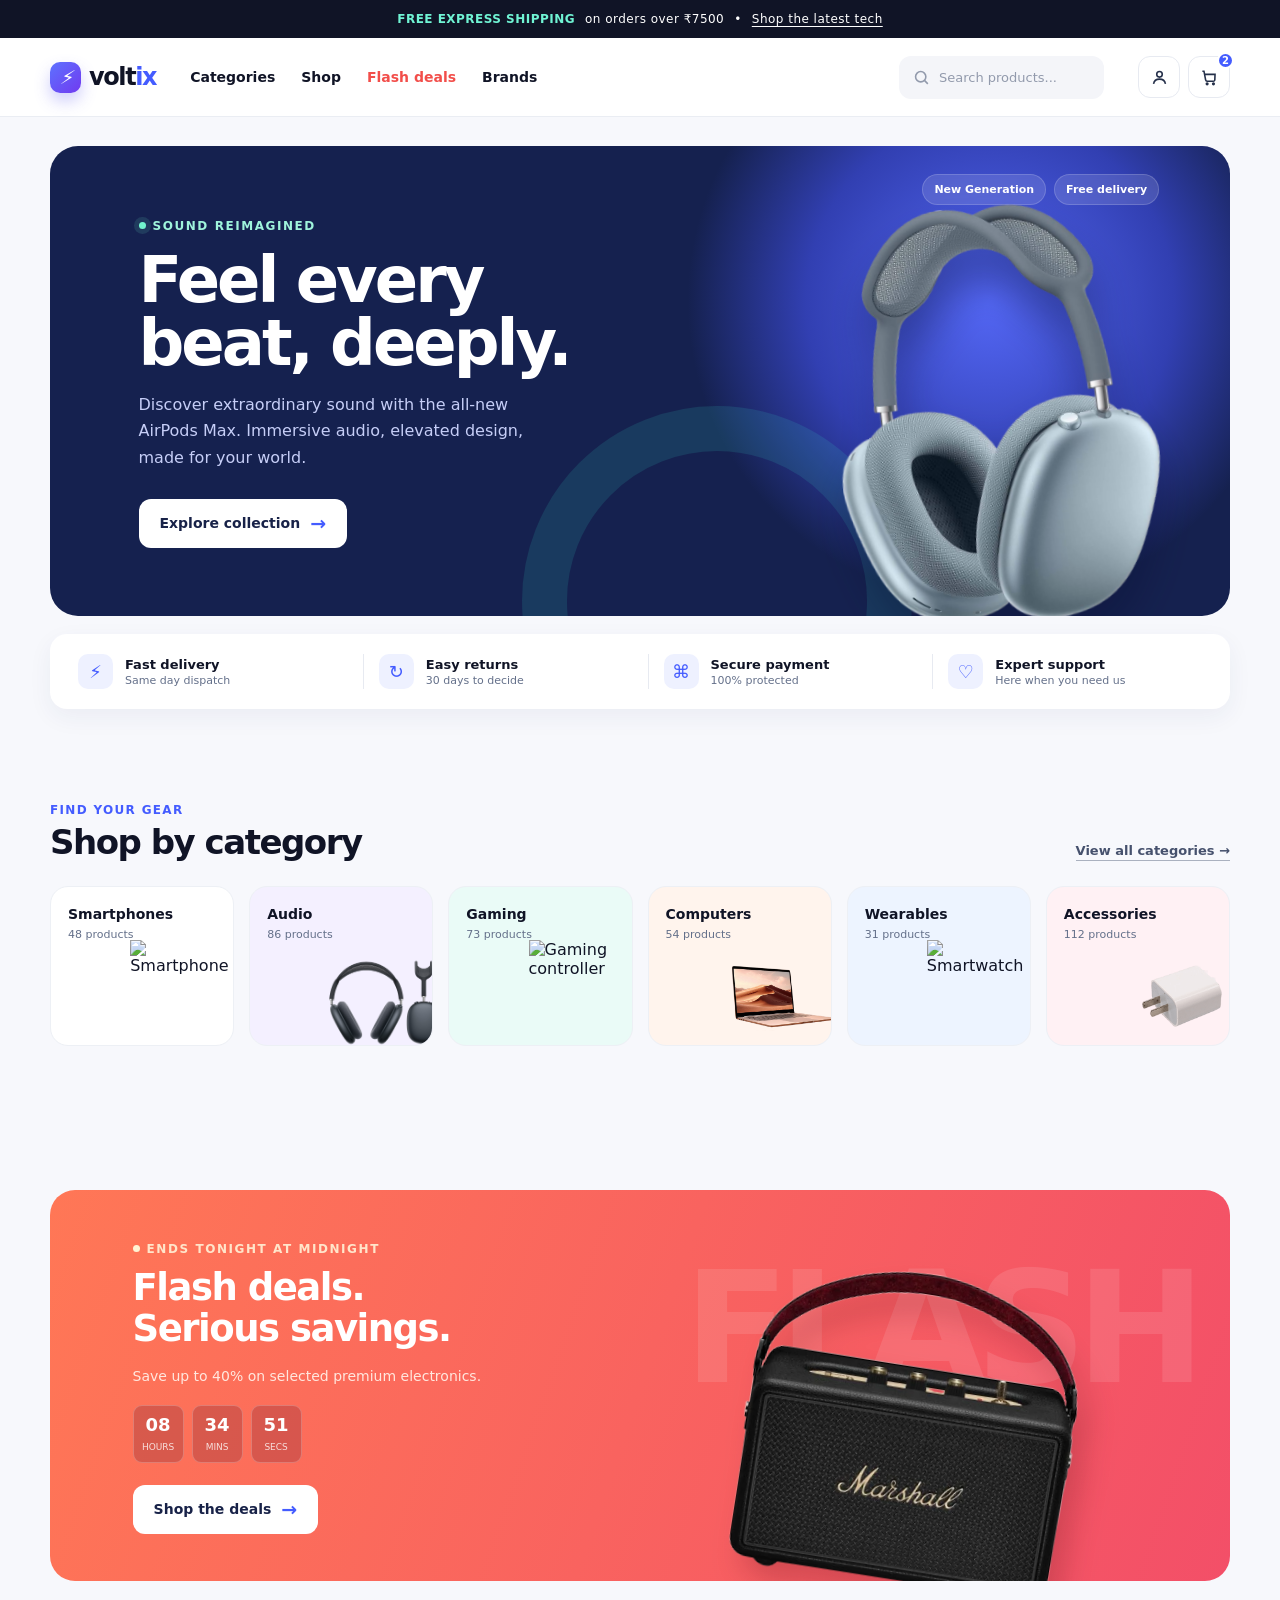
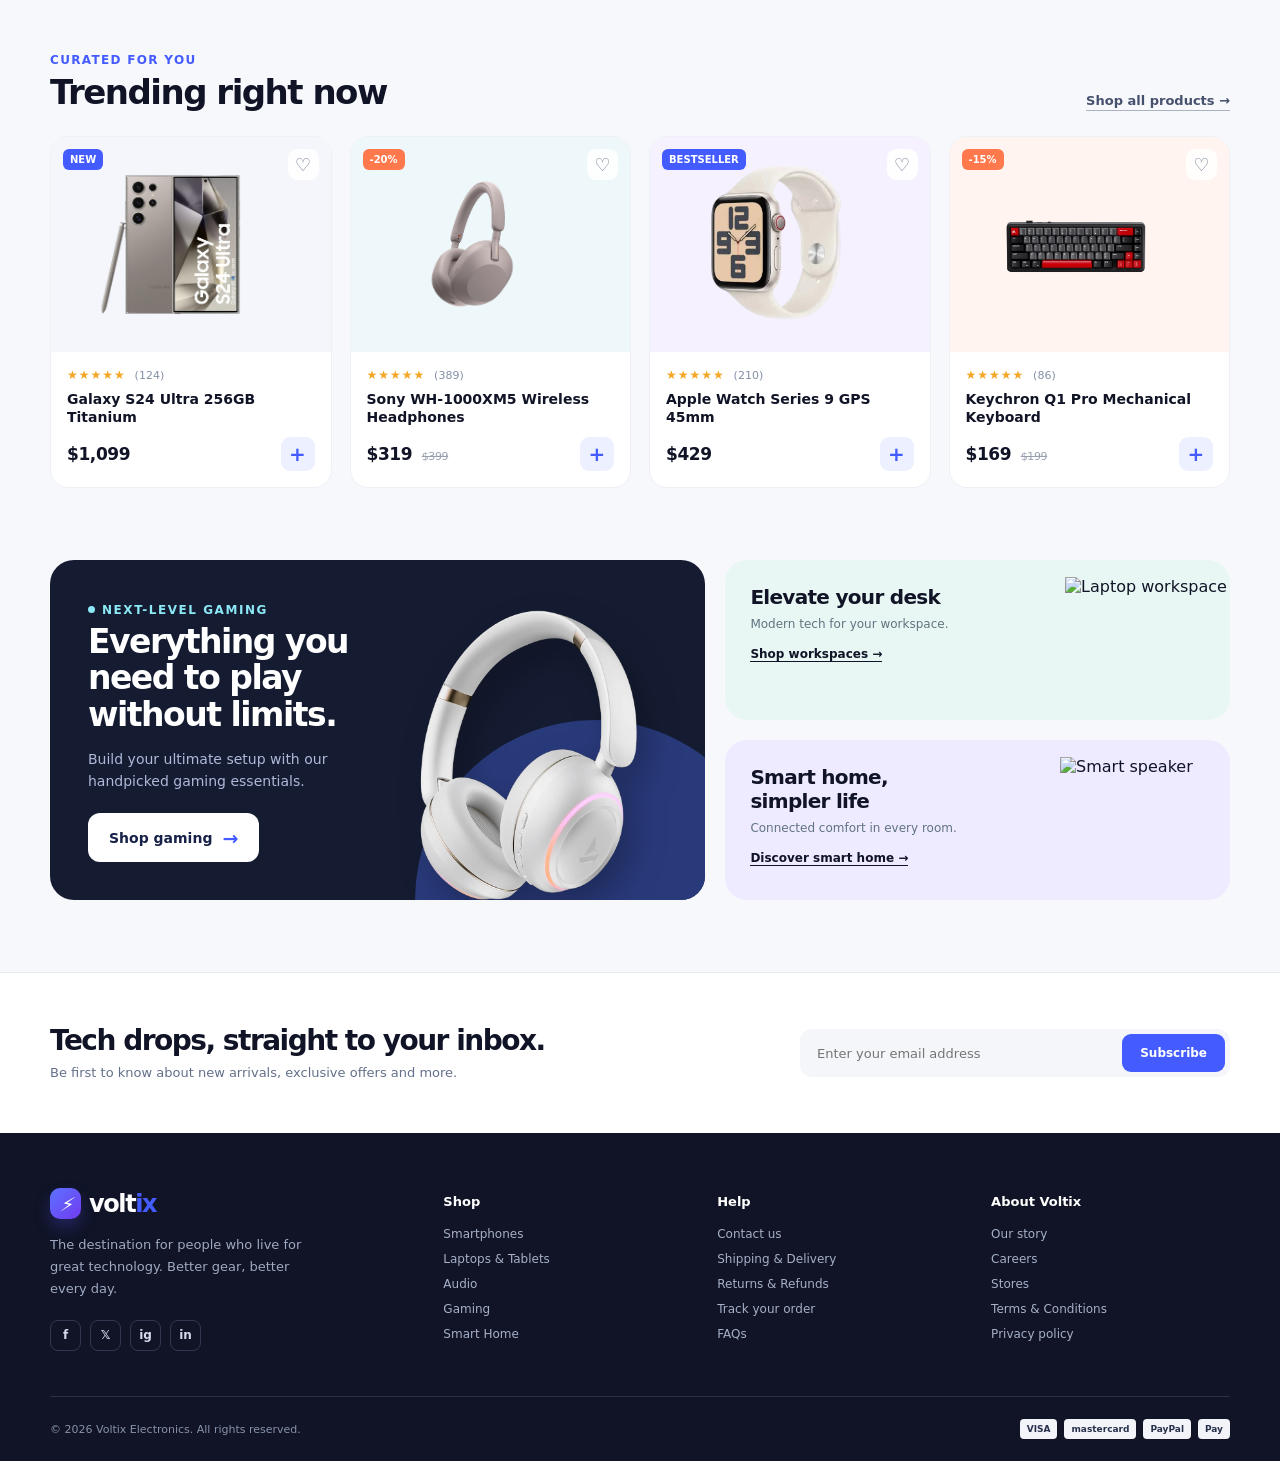
==== commit 53e6bf0a: "Update index.html" ====
--- a/index.html
+++ b/index.html
@@ -18,7 +18,7 @@
 
   <div class="announcement">
     <div class="container">
-      <strong>FREE EXPRESS SHIPPING</strong> on orders over $75 <span>•</span> <a href="shop.html">Shop the latest tech</a>
+      <strong>FREE EXPRESS SHIPPING</strong> on orders over ₹7500 <span>•</span> <a href="shop.html">Shop the latest tech</a>
     </div>
   </div>
 
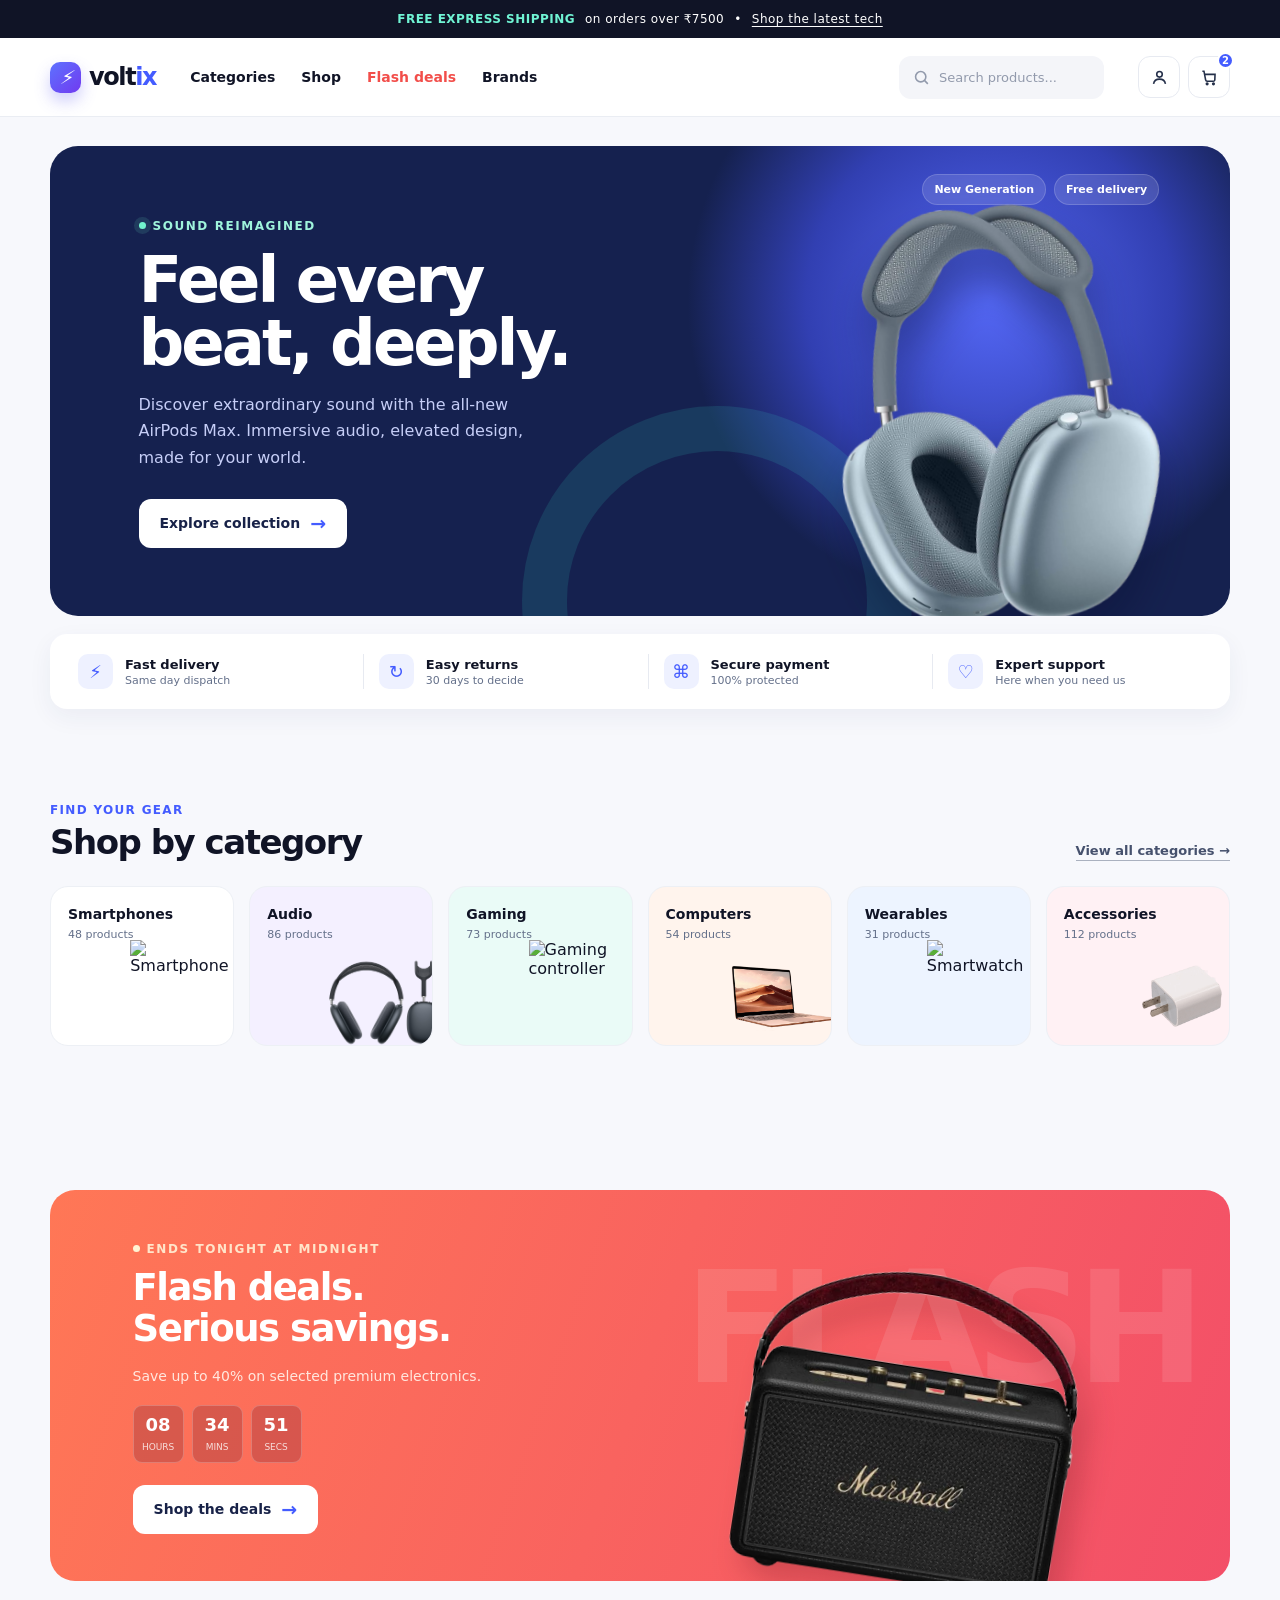
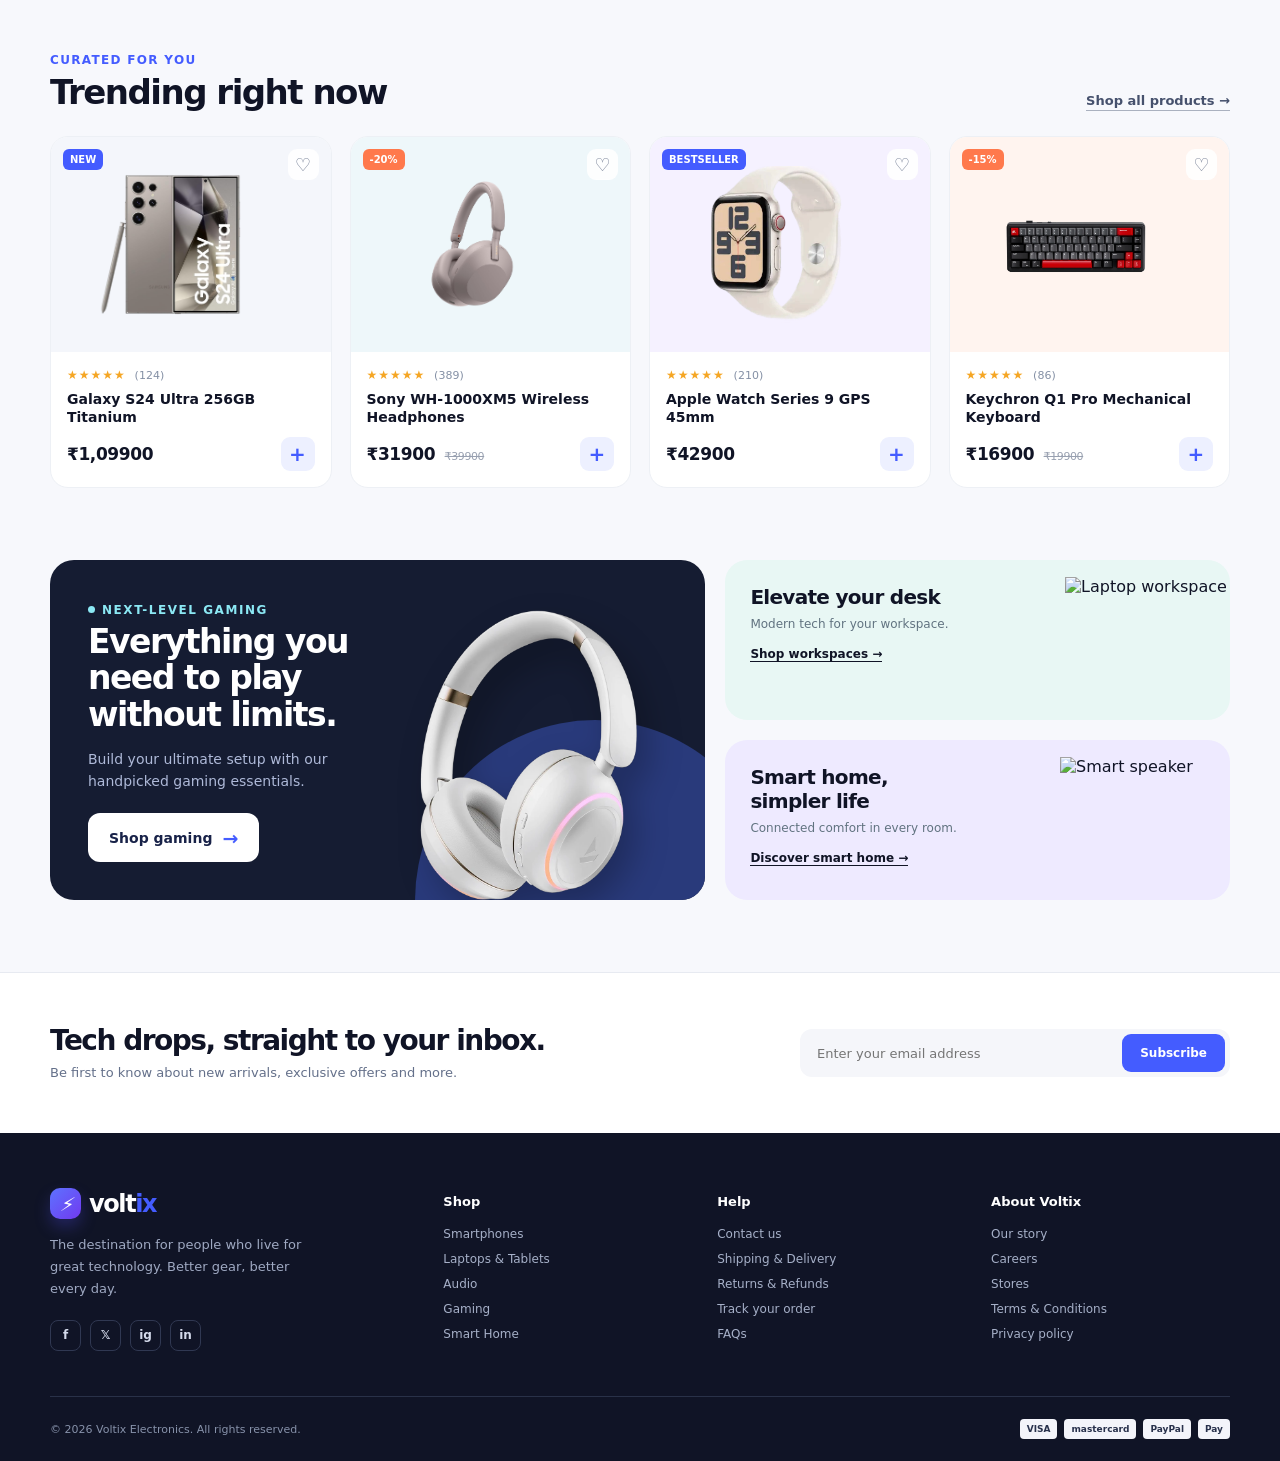
==== commit d599b748: "Update index.html" ====
--- a/index.html
+++ b/index.html
@@ -126,7 +126,7 @@
           <div class="product-info">
             <div class="rating">★★★★★ <em>(124)</em></div>
             <h3><a href="product-galaxy-s24-ultra.html">Galaxy S24 Ultra 256GB Titanium</a></h3>
-            <div class="price-row"><div class="price">$1,099</div><button class="cart-add" aria-label="Add Galaxy S24 Ultra to cart">+</button></div>
+            <div class="price-row"><div class="price">₹1,09900</div><button class="cart-add" aria-label="Add Galaxy S24 Ultra to cart">+</button></div>
           </div>
         </article>
         <article class="product">
@@ -137,7 +137,7 @@
           <div class="product-info">
             <div class="rating">★★★★★ <em>(389)</em></div>
             <h3><a href="product-sony-wh1000xm5.html">Sony WH-1000XM5 Wireless Headphones</a></h3>
-            <div class="price-row"><div class="price">$319 <span class="old-price">$399</span></div><button class="cart-add" aria-label="Add Sony headphones to cart">+</button></div>
+            <div class="price-row"><div class="price">₹31900 <span class="old-price">₹39900</span></div><button class="cart-add" aria-label="Add Sony headphones to cart">+</button></div>
           </div>
         </article>
         <article class="product">
@@ -148,7 +148,7 @@
           <div class="product-info">
             <div class="rating">★★★★★ <em>(210)</em></div>
             <h3><a href="product-apple-watch-s9.html">Apple Watch Series 9 GPS 45mm</a></h3>
-            <div class="price-row"><div class="price">$429</div><button class="cart-add" aria-label="Add Apple Watch to cart">+</button></div>
+            <div class="price-row"><div class="price">₹42900</div><button class="cart-add" aria-label="Add Apple Watch to cart">+</button></div>
           </div>
         </article>
         <article class="product">
@@ -159,7 +159,7 @@
           <div class="product-info">
             <div class="rating">★★★★★ <em>(86)</em></div>
             <h3><a href="product-keychron-q1-pro.html">Keychron Q1 Pro Mechanical Keyboard</a></h3>
-            <div class="price-row"><div class="price">$169 <span class="old-price">$199</span></div><button class="cart-add" aria-label="Add keyboard to cart">+</button></div>
+            <div class="price-row"><div class="price">₹16900 <span class="old-price">₹19900</span></div><button class="cart-add" aria-label="Add keyboard to cart">+</button></div>
           </div>
         </article>
       </div>
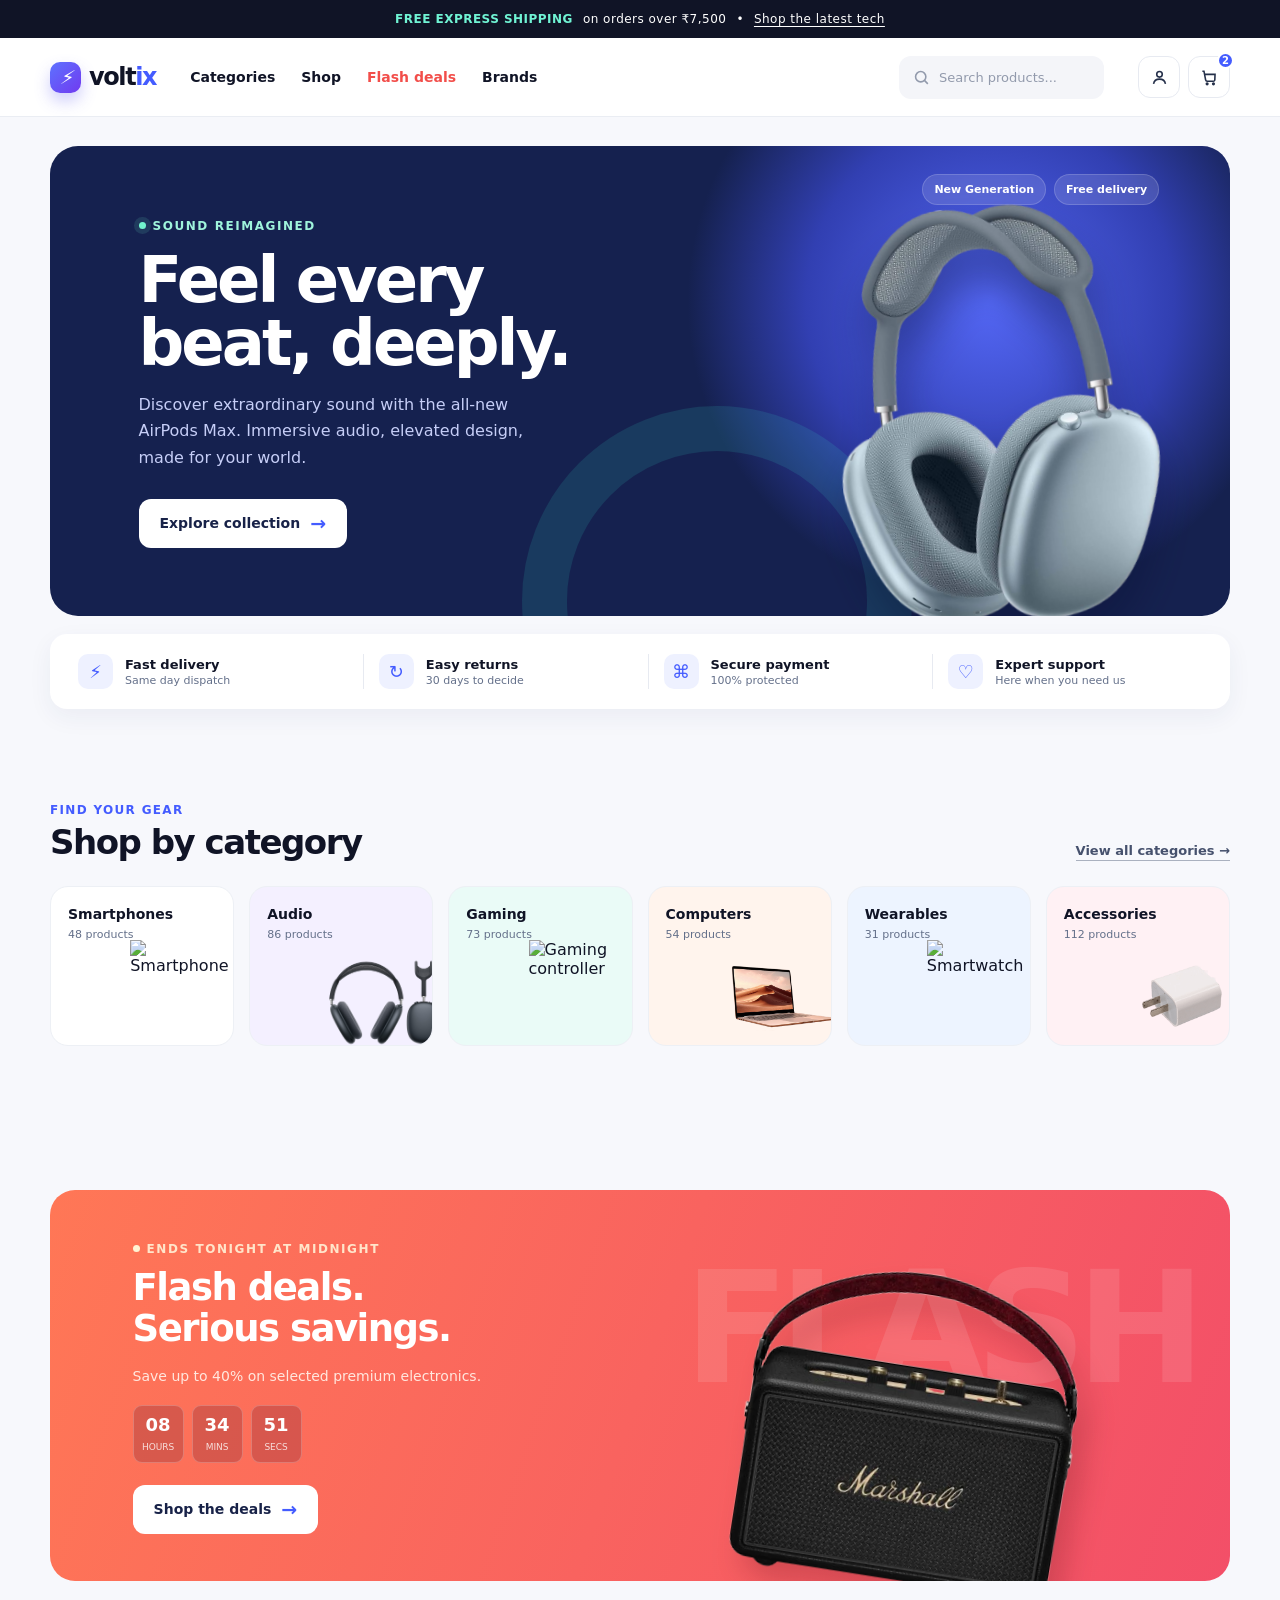
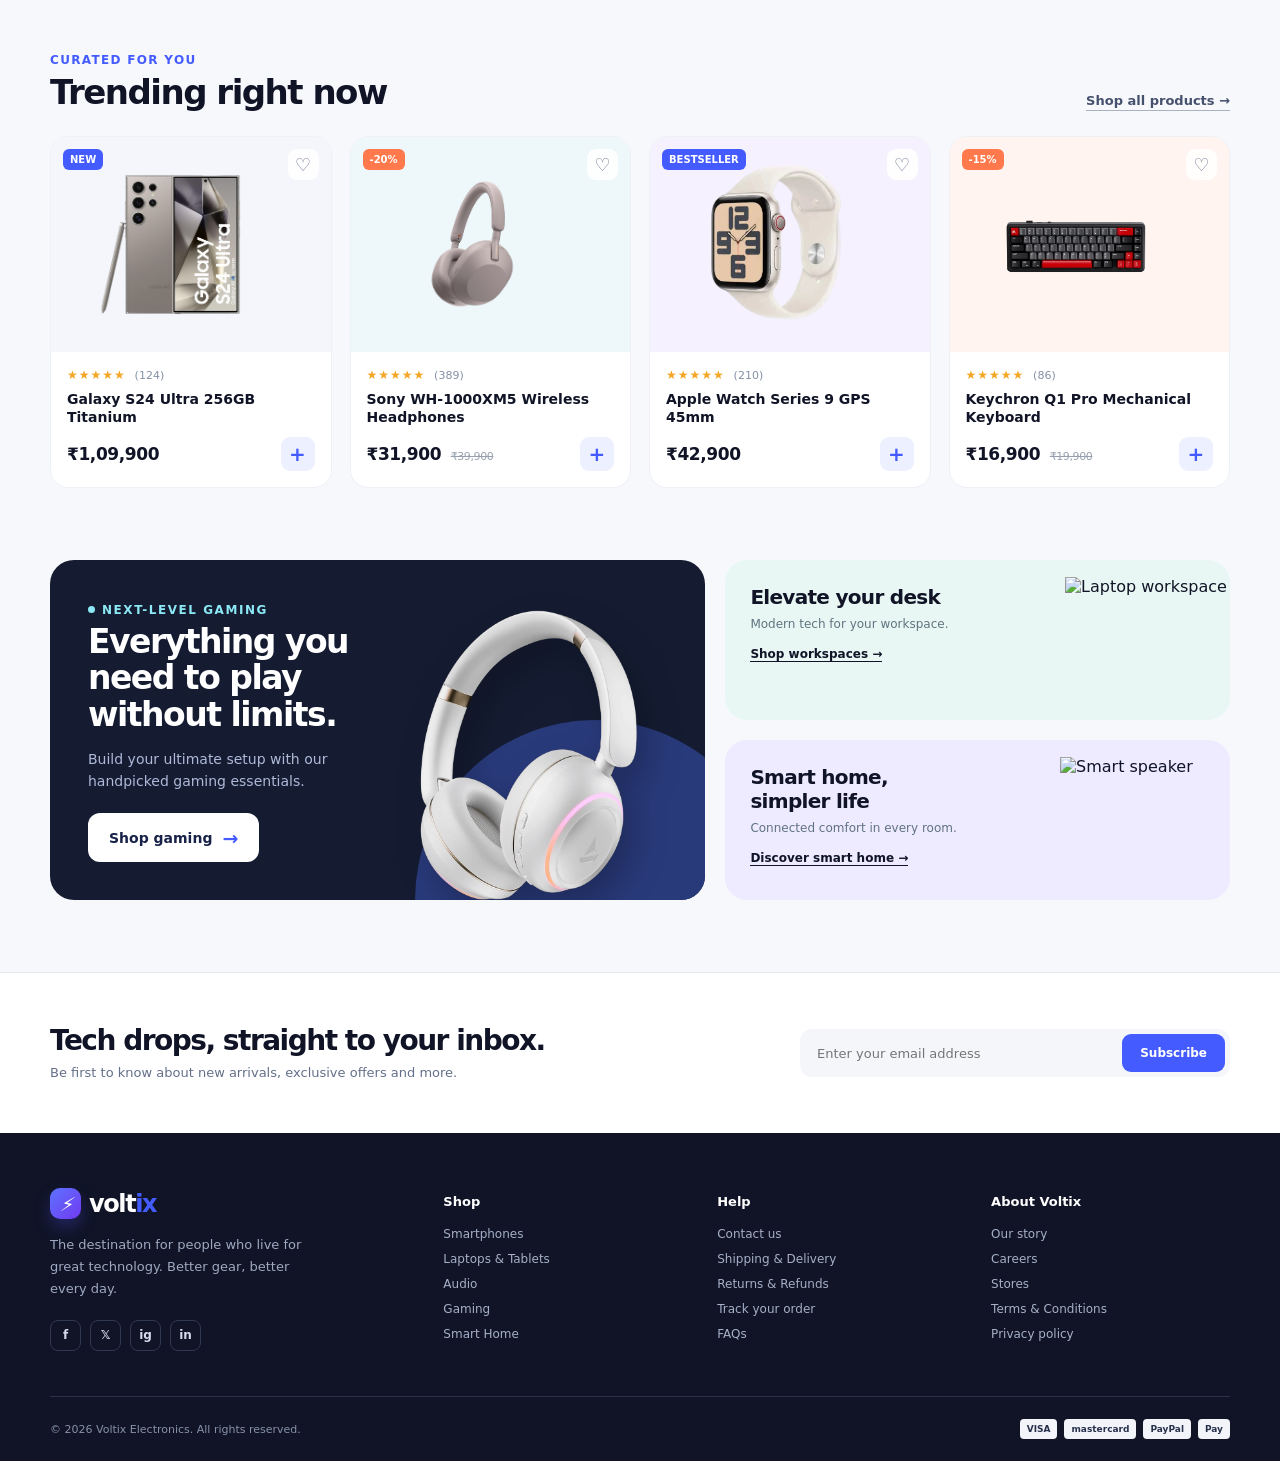
==== commit fabd2314: "Update index.html" ====
--- a/index.html
+++ b/index.html
@@ -18,7 +18,7 @@
 
   <div class="announcement">
     <div class="container">
-      <strong>FREE EXPRESS SHIPPING</strong> on orders over ₹7500 <span>•</span> <a href="shop.html">Shop the latest tech</a>
+      <strong>FREE EXPRESS SHIPPING</strong> on orders over ₹7,500 <span>•</span> <a href="shop.html">Shop the latest tech</a>
     </div>
   </div>
 
@@ -126,7 +126,7 @@
           <div class="product-info">
             <div class="rating">★★★★★ <em>(124)</em></div>
             <h3><a href="product-galaxy-s24-ultra.html">Galaxy S24 Ultra 256GB Titanium</a></h3>
-            <div class="price-row"><div class="price">₹1,09900</div><button class="cart-add" aria-label="Add Galaxy S24 Ultra to cart">+</button></div>
+            <div class="price-row"><div class="price">₹1,09,900</div><button class="cart-add" aria-label="Add Galaxy S24 Ultra to cart">+</button></div>
           </div>
         </article>
         <article class="product">
@@ -137,7 +137,7 @@
           <div class="product-info">
             <div class="rating">★★★★★ <em>(389)</em></div>
             <h3><a href="product-sony-wh1000xm5.html">Sony WH-1000XM5 Wireless Headphones</a></h3>
-            <div class="price-row"><div class="price">₹31900 <span class="old-price">₹39900</span></div><button class="cart-add" aria-label="Add Sony headphones to cart">+</button></div>
+            <div class="price-row"><div class="price">₹31,900 <span class="old-price">₹39,900</span></div><button class="cart-add" aria-label="Add Sony headphones to cart">+</button></div>
           </div>
         </article>
         <article class="product">
@@ -148,7 +148,7 @@
           <div class="product-info">
             <div class="rating">★★★★★ <em>(210)</em></div>
             <h3><a href="product-apple-watch-s9.html">Apple Watch Series 9 GPS 45mm</a></h3>
-            <div class="price-row"><div class="price">₹42900</div><button class="cart-add" aria-label="Add Apple Watch to cart">+</button></div>
+            <div class="price-row"><div class="price">₹42,900</div><button class="cart-add" aria-label="Add Apple Watch to cart">+</button></div>
           </div>
         </article>
         <article class="product">
@@ -159,7 +159,7 @@
           <div class="product-info">
             <div class="rating">★★★★★ <em>(86)</em></div>
             <h3><a href="product-keychron-q1-pro.html">Keychron Q1 Pro Mechanical Keyboard</a></h3>
-            <div class="price-row"><div class="price">₹16900 <span class="old-price">₹19900</span></div><button class="cart-add" aria-label="Add keyboard to cart">+</button></div>
+            <div class="price-row"><div class="price">₹16,900 <span class="old-price">₹19,900</span></div><button class="cart-add" aria-label="Add keyboard to cart">+</button></div>
           </div>
         </article>
       </div>
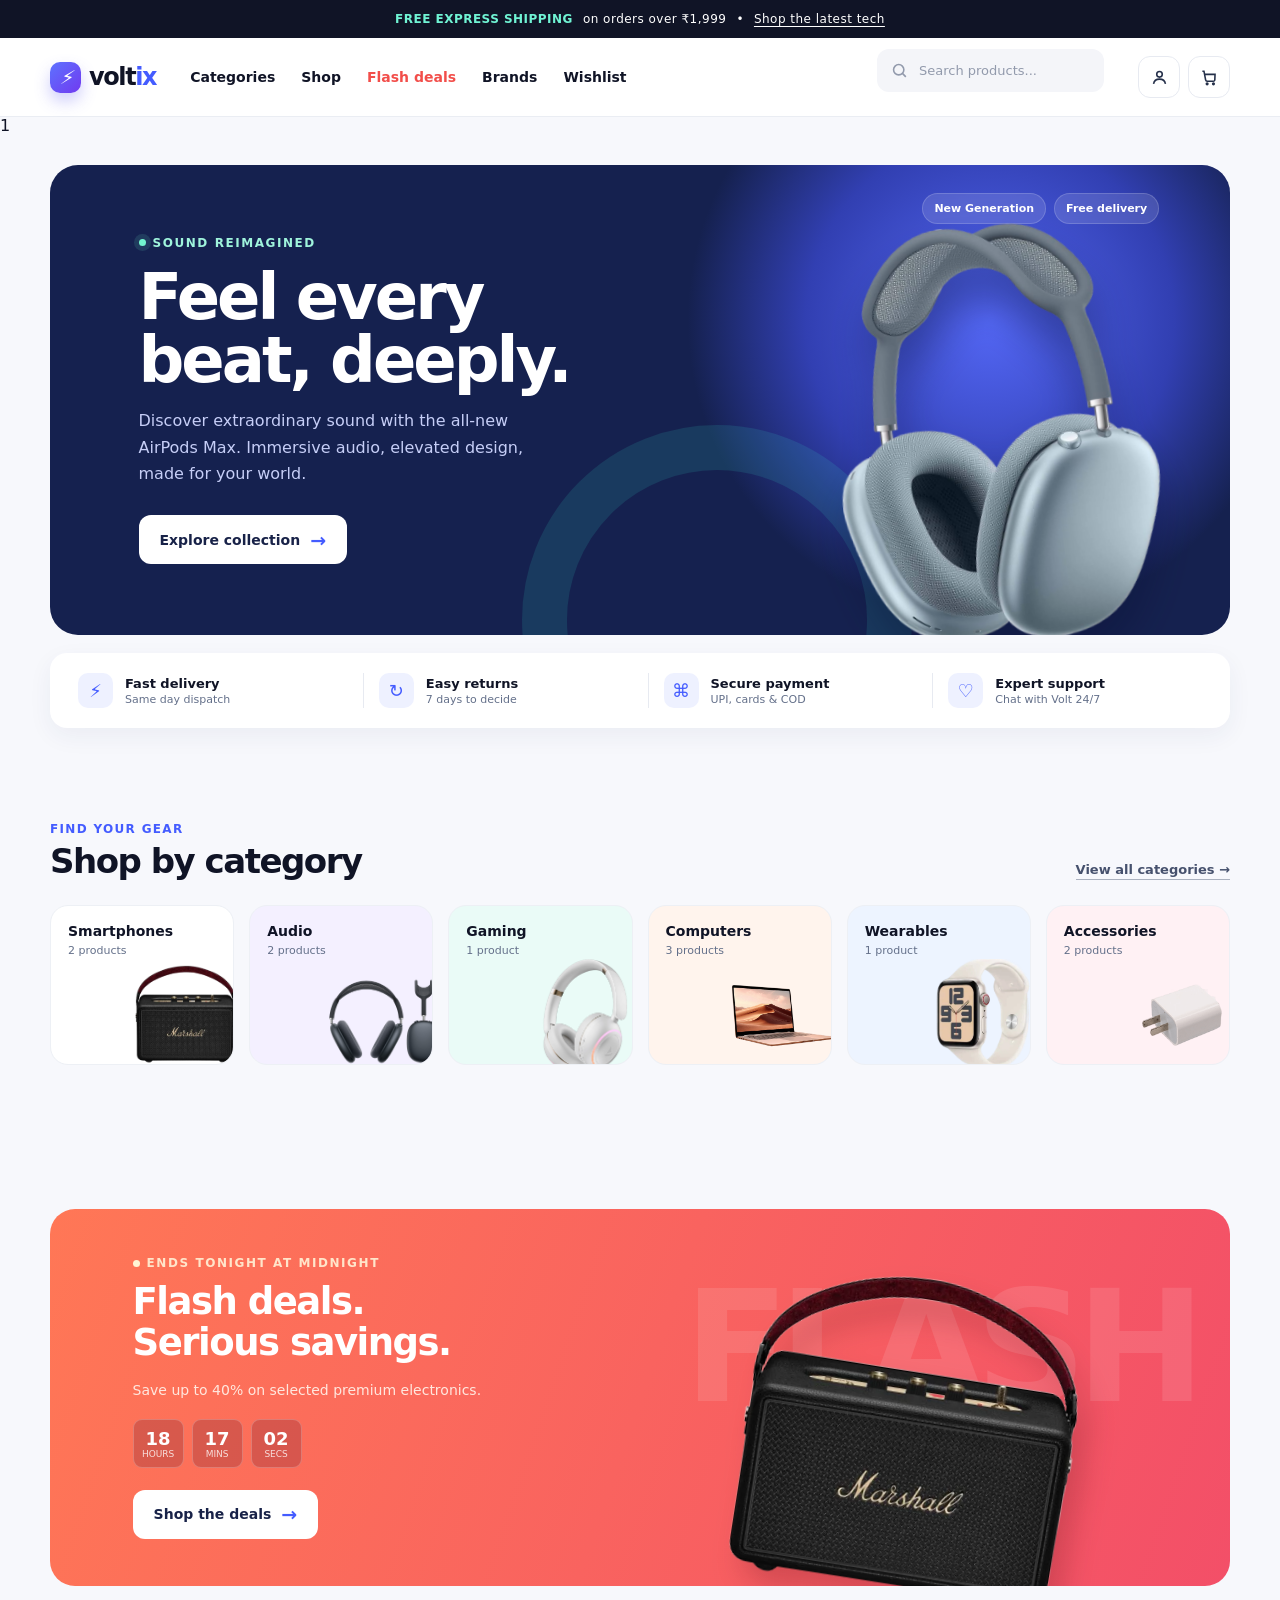
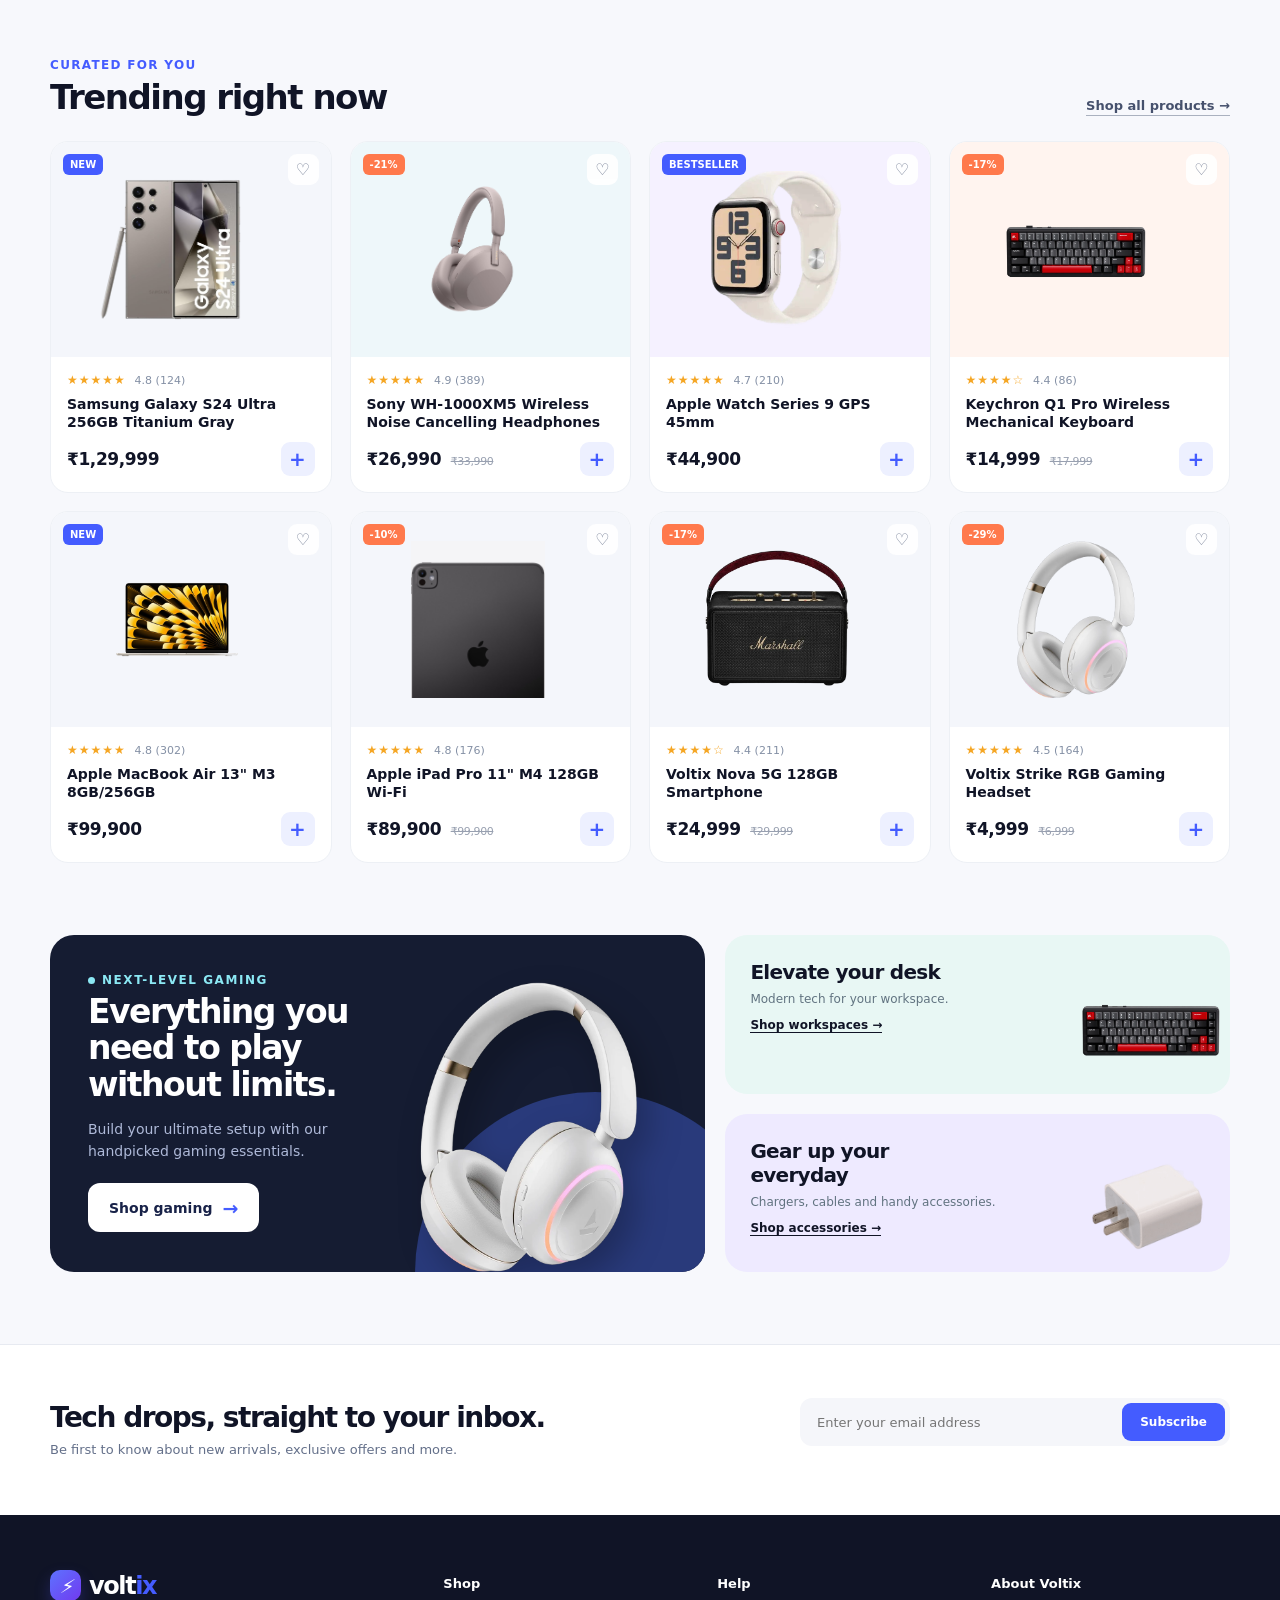
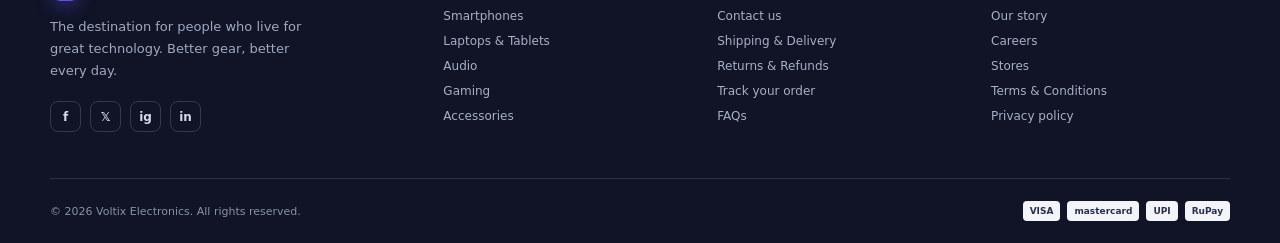
==== commit 480e26b3: "Add files via upload" ====
--- a/index.html
+++ b/index.html
@@ -1,12 +1,15 @@
-<!DOCTYPE html>
+1<!DOCTYPE html>
 <html lang="en">
 <head>
   <meta charset="UTF-8">
   <meta name="viewport" content="width=device-width, initial-scale=1.0">
   <title>Voltix — Future Electronics</title>
   <link rel="stylesheet" href="style.css">
+  <script src="products.js"></script>
+  <script src="script.js"></script>
+  <script src="chatbot.js"></script>
 </head>
-<body>
+<body data-page="home">
   <div id="site-loader" aria-label="Loading Voltix">
     <div class="loader-content">
       <div class="loader-logo">⚡</div>
@@ -16,42 +19,7 @@
     </div>
   </div>
 
-  <div class="announcement">
-    <div class="container">
-      <strong>FREE EXPRESS SHIPPING</strong> on orders over ₹7,500 <span>•</span> <a href="shop.html">Shop the latest tech</a>
-    </div>
-  </div>
-
-  <header>
-    <nav class="nav container">
-      <a href="index.html" class="logo"><i class="logo-mark"></i>volt<span>ix</span></a>
-
-      <input type="checkbox" id="nav-toggle" class="nav-toggle">
-      <label for="nav-toggle" class="nav-burger" aria-label="Open menu" aria-controls="nav-links">
-        <span></span><span></span><span></span>
-      </label>
-
-      <div class="nav-links" id="nav-links">
-        <a href="index.html#categories">Categories</a>
-        <a href="shop.html">Shop</a>
-        <a href="shop.html#deals" class="sale">Flash deals</a>
-        <a href="index.html#brands">Brands</a>
-      </div>
-      <div class="search">
-        <svg viewBox="0 0 24 24"><circle cx="11" cy="11" r="6.5"></circle><path d="m16 16 4 4"></path></svg>
-        Search products...
-      </div>
-      <div class="nav-actions">
-        <a class="icon-btn" aria-label="Account" href="login.html">
-          <svg viewBox="0 0 24 24"><circle cx="12" cy="8" r="3.5"></circle><path d="M4.5 20c.7-4 3.2-6 7.5-6s6.8 2 7.5 6"></path></svg>
-        </a>
-        <a class="icon-btn" aria-label="Shopping cart" href="cart.html">
-          <svg viewBox="0 0 24 24"><path d="M3 4h2l2.1 11.1a2 2 0 0 0 2 1.6h7.7a2 2 0 0 0 1.9-1.4L19 8H6"></path><circle cx="9" cy="20" r="1"></circle><circle cx="17" cy="20" r="1"></circle></svg>
-          <span class="count">2</span>
-        </a>
-      </div>
-    </nav>
-  </header>
+  <!-- Announcement bar, header/nav, footer, toast and chatbot are injected by app.js -->
 
   <main>
     <div class="container hero">
@@ -61,16 +29,16 @@
           <div class="eyebrow">Sound reimagined</div>
           <h1>Feel every<br>beat, deeply.</h1>
           <p>Discover extraordinary sound with the all-new AirPods Max. Immersive audio, elevated design, made for your world.</p>
-          <a class="button" href="shop.html">Explore collection <span class="arrow">→</span></a>
+          <a class="button" href="shop.html?cat=audio">Explore collection <span class="arrow">→</span></a>
         </div>
         <img class="hero-product" src="images/15.png" alt="Premium headphones" style="width: 27%; height: auto;">
       </section>
 
       <div class="trust-row">
         <div class="trust"><div class="trust-icon">⚡</div><div><b>Fast delivery</b><small>Same day dispatch</small></div></div>
-        <div class="trust"><div class="trust-icon">↻</div><div><b>Easy returns</b><small>30 days to decide</small></div></div>
-        <div class="trust"><div class="trust-icon">⌘</div><div><b>Secure payment</b><small>100% protected</small></div></div>
-        <div class="trust"><div class="trust-icon">♡</div><div><b>Expert support</b><small>Here when you need us</small></div></div>
+        <div class="trust"><div class="trust-icon">↻</div><div><b>Easy returns</b><small>7 days to decide</small></div></div>
+        <div class="trust"><div class="trust-icon">⌘</div><div><b>Secure payment</b><small>UPI, cards &amp; COD</small></div></div>
+        <div class="trust"><div class="trust-icon">♡</div><div><b>Expert support</b><small>Chat with Volt 24/7</small></div></div>
       </div>
     </div>
 
@@ -80,12 +48,12 @@
         <a class="view-all" href="shop.html">View all categories →</a>
       </div>
       <div class="categories">
-        <a href="shop.html?cat=smartphones" class="category"><b>Smartphones</b><small>48 products</small><img src="https://encrypted-tbn1.gstatic.com/shopping?q=tbn:ANd9GcS77oH0atY-gIBSMyWNK6a4CyreX6lCpbf5sQdVxSgTEcybReM_tui7RHyq5novfk2ku4Lb5ajOcZASgEC-u76RlsbnO7-6LuIcLgTBe_MPB94m1Qt2R7O2yBQ" alt="Smartphone"></a>
-        <a href="shop.html?cat=audio" class="category"><b>Audio</b><small>86 products</small><img src="images/2.png" alt="Headphones"></a>
-        <a href="shop.html?cat=gaming" class="category"><b>Gaming</b><small>73 products</small><img src="https://ambraneindia.com/cdn/shop/products/gaming_controller_listing-01-transformed.png?v=1680239083&width=900" alt="Gaming controller"></a>
-        <a href="shop.html?cat=computers" class="category"><b>Computers</b><small>54 products</small><img src="images/1.png" alt="Laptop"></a>
-        <a href="shop.html?cat=wearables" class="category"><b>Wearables</b><small>31 products</small><img src="https://images.samsung.com/is/image/samsung/p6pim/in/f2607/gallery/in-galaxy-watch-ultra2-l710-sm-l715fzkains-553717139?$1164_776_PNG$" alt="Smartwatch"></a>
-        <a href="shop.html?cat=accessories" class="category"><b>Accessories</b><small>112 products</small><img src="images/3.png" alt="Tech accessories"></a>
+        <a href="shop.html?cat=smartphones" data-cat="smartphones" class="category"><b>Smartphones</b><small>products</small><img src="images/4.png" alt="Smartphone"></a>
+        <a href="shop.html?cat=audio" data-cat="audio" class="category"><b>Audio</b><small>products</small><img src="images/2.png" alt="Headphones"></a>
+        <a href="shop.html?cat=gaming" data-cat="gaming" class="category"><b>Gaming</b><small>products</small><img src="images/9.png" alt="Gaming controller"></a>
+        <a href="shop.html?cat=computers" data-cat="computers" class="category"><b>Computers</b><small>products</small><img src="images/1.png" alt="Laptop"></a>
+        <a href="shop.html?cat=wearables" data-cat="wearables" class="category"><b>Wearables</b><small>products</small><img src="images/7.png" alt="Smartwatch"></a>
+        <a href="shop.html?cat=accessories" data-cat="accessories" class="category"><b>Accessories</b><small>products</small><img src="images/3.png" alt="Tech accessories"></a>
       </div>
     </section>
 
@@ -94,77 +62,24 @@
         <div class="eyebrow">Ends tonight at midnight</div>
         <h2>Flash deals.<br>Serious savings.</h2>
         <p>Save up to 40% on selected premium electronics.</p>
-        <div class="timer">
-          <div class="time"><b>08</b><span>Hours</span></div>
-          <div class="time"><b>34</b><span>Mins</span></div>
-          <div class="time"><b>51</b><span>Secs</span></div>
+        <div class="timer" aria-label="Time left">
+          <div class="time"><b>00</b><span>Hours</span></div>
+          <div class="time"><b>00</b><span>Mins</span></div>
+          <div class="time"><b>00</b><span>Secs</span></div>
         </div>
-        <a class="button" href="shop.html" style="margin-top:22px;">Shop the deals <span class="arrow">→</span></a>
+        <a class="button" href="shop.html?deals=1" style="margin-top:22px;">Shop the deals <span class="arrow">→</span></a>
         <img class="deal-image" src="images/4.png" alt="Smartphone on sale">
       </div>
     </section>
 
-    <!-- ============================================================
-         PRODUCT DATA START
-         Hardcoded for now (syllabus scope: HTML/CSS only).
-         Each <article class="product"> below is one product "row".
-         When a backend is allowed, this whole block becomes a single
-         loop over a products table/array — one <article> per item,
-         same markup, values swapped in (image, badge, title, price).
-         ============================================================ -->
+    <!-- Trending products are loaded live from the product APIs by app.js -->
     <section id="products" class="container">
       <div class="section-top">
         <div><div class="section-label">Curated for you</div><h2>Trending right now</h2></div>
         <a class="view-all" href="shop.html">Shop all products →</a>
       </div>
-      <div class="products">
-        <article class="product">
-          <div class="product-media">
-            <span class="badge">NEW</span><span class="wish">♡</span>
-            <a href="product-galaxy-s24-ultra.html"><img src="images/5.png" alt="Galaxy S24 Ultra smartphone"></a>
-          </div>
-          <div class="product-info">
-            <div class="rating">★★★★★ <em>(124)</em></div>
-            <h3><a href="product-galaxy-s24-ultra.html">Galaxy S24 Ultra 256GB Titanium</a></h3>
-            <div class="price-row"><div class="price">₹1,09,900</div><button class="cart-add" aria-label="Add Galaxy S24 Ultra to cart">+</button></div>
-          </div>
-        </article>
-        <article class="product">
-          <div class="product-media">
-            <span class="badge hot">-20%</span><span class="wish">♡</span>
-            <a href="product-sony-wh1000xm5.html"><img src="images/6.png" alt="Sony WH-1000XM5 headphones"></a>
-          </div>
-          <div class="product-info">
-            <div class="rating">★★★★★ <em>(389)</em></div>
-            <h3><a href="product-sony-wh1000xm5.html">Sony WH-1000XM5 Wireless Headphones</a></h3>
-            <div class="price-row"><div class="price">₹31,900 <span class="old-price">₹39,900</span></div><button class="cart-add" aria-label="Add Sony headphones to cart">+</button></div>
-          </div>
-        </article>
-        <article class="product">
-          <div class="product-media">
-            <span class="badge">BESTSELLER</span><span class="wish">♡</span>
-            <a href="product-apple-watch-s9.html"><img src="images/7.png" alt="Apple Watch Series 9"></a>
-          </div>
-          <div class="product-info">
-            <div class="rating">★★★★★ <em>(210)</em></div>
-            <h3><a href="product-apple-watch-s9.html">Apple Watch Series 9 GPS 45mm</a></h3>
-            <div class="price-row"><div class="price">₹42,900</div><button class="cart-add" aria-label="Add Apple Watch to cart">+</button></div>
-          </div>
-        </article>
-        <article class="product">
-          <div class="product-media">
-            <span class="badge hot">-15%</span><span class="wish">♡</span>
-            <a href="product-keychron-q1-pro.html"><img src="images/8.png" alt="Keychron Q1 Pro mechanical keyboard"></a>
-          </div>
-          <div class="product-info">
-            <div class="rating">★★★★★ <em>(86)</em></div>
-            <h3><a href="product-keychron-q1-pro.html">Keychron Q1 Pro Mechanical Keyboard</a></h3>
-            <div class="price-row"><div class="price">₹16,900 <span class="old-price">₹19,900</span></div><button class="cart-add" aria-label="Add keyboard to cart">+</button></div>
-          </div>
-        </article>
-      </div>
+      <div class="products" id="trending-grid"></div>
     </section>
-    <!-- PRODUCT DATA END -->
 
     <section id="brands" class="container">
       <div class="feature-grid">
@@ -180,13 +95,13 @@
             <h3>Elevate your desk</h3>
             <p>Modern tech for your workspace.</p>
             <a href="shop.html?cat=computers">Shop workspaces →</a>
-            <img src="https://cdn.togetherbuying.in/cms/uploads/light_ab4f2dc04b.jpg" alt="Laptop workspace">
+            <img src="images/8.png" alt="Desk keyboard">
           </article>
           <article class="side-card">
-            <h3>Smart home, simpler life</h3>
-            <p>Connected comfort in every room.</p>
-            <a href="shop.html?cat=accessories">Discover smart home →</a>
-            <img src="https://cdn.homemate.co.in/wp-content/uploads/2023/05/homemate-smartkit.jpg" alt="Smart speaker">
+            <h3>Gear up your everyday</h3>
+            <p>Chargers, cables and handy accessories.</p>
+            <a href="shop.html?cat=accessories">Shop accessories →</a>
+            <img src="images/3.png" alt="Tech accessories">
           </article>
         </div>
       </div>
@@ -205,33 +120,5 @@
       </div>
     </div>
   </main>
-
-  <footer>
-    <div class="container">
-      <div class="footer-grid">
-        <div>
-          <a href="index.html" class="logo"><i class="logo-mark"></i>volt<span>ix</span></a>
-          <p class="footer-about">The destination for people who live for great technology. Better gear, better every day.</p>
-          <div class="socials"><a href="#" class="social">f</a><a href="#" class="social">𝕏</a><a href="#" class="social">ig</a><a href="#" class="social">in</a></div>
-        </div>
-        <div class="footer-col">
-          <h4>Shop</h4>
-          <a href="shop.html?cat=smartphones">Smartphones</a><a href="shop.html?cat=computers">Laptops &amp; Tablets</a><a href="shop.html?cat=audio">Audio</a><a href="shop.html?cat=gaming">Gaming</a><a href="shop.html?cat=accessories">Smart Home</a>
-        </div>
-        <div class="footer-col">
-          <h4>Help</h4>
-          <a href="#">Contact us</a><a href="#">Shipping &amp; Delivery</a><a href="#">Returns &amp; Refunds</a><a href="#">Track your order</a><a href="#">FAQs</a>
-        </div>
-        <div class="footer-col">
-          <h4>About Voltix</h4>
-          <a href="#">Our story</a><a href="#">Careers</a><a href="#">Stores</a><a href="#">Terms &amp; Conditions</a><a href="#">Privacy policy</a>
-        </div>
-      </div>
-      <div class="footer-bottom">
-        <span>© 2026 Voltix Electronics. All rights reserved.</span>
-        <div class="payments"><span class="pay">VISA</span><span class="pay">mastercard</span><span class="pay">PayPal</span><span class="pay"> Pay</span></div>
-      </div>
-    </div>
-  </footer>
 </body>
 </html>
--- a/style.css
+++ b/style.css
@@ -783,5 +783,246 @@
       .field-row { grid-template-columns: 1fr; }
       .social-auth { grid-template-columns: 1fr; }
       .cart-item img { width: 48px; height: 48px; }
-      .cart-table th:nth-child(3), .cart-table td:nth-child(3) { display: none; }
-    }
+    }
+
+    /* =====================================================================
+       ASSESSMENT 2 — DYNAMIC (JavaScript) ADDITIONS
+       Everything below styles things that app.js creates: live search,
+       toasts, modals, skeleton loaders, dynamic product page, cart rows,
+       checkout, account menu and the chatbot. Mobile rules are at the end.
+       ===================================================================== */
+
+    button.icon-btn, button.wish, button.thumb-btn { font: inherit; padding: 0; }
+    button.wish { border: 0; cursor: pointer; }
+    .wish.active, .wish-btn.active { color: #ed5570; }
+    .wish-btn.active { border-color: #ed5570; }
+    .count[hidden] { display: none; }
+    .cart-add.added { background: #1cb884; color: white; }
+    .cart-add:disabled, .btn-primary:disabled, .buy-now:disabled { opacity: .45; cursor: not-allowed; transform: none; }
+
+    /* ---------- Live search ---------- */
+    .search { position: relative; }
+    .search input { flex: 1; min-width: 0; height: 100%; border: 0; outline: 0; background: transparent; font: inherit; font-size: 13px; color: var(--ink); }
+    .search input::placeholder { color: #929aac; }
+    .search input::-webkit-search-cancel-button { display: none; }
+    .search:focus-within { background: white; box-shadow: 0 0 0 2px rgba(68,92,255,.25); }
+    .search-results { position: absolute; top: calc(100% + 8px); right: 0; width: min(430px, 92vw); background: white; border: 1px solid var(--line); border-radius: 16px; box-shadow: var(--shadow); overflow: hidden; z-index: 30; }
+    .search-results[hidden] { display: none; }
+    .sr-item { display: flex; align-items: center; gap: 12px; padding: 10px 14px; border-bottom: 1px solid var(--line); font-size: 13px; color: var(--ink); }
+    .sr-item:hover, .sr-item.active { background: #f4f6ff; }
+    .sr-item img { width: 44px; height: 44px; object-fit: contain; background: #f4f6fb; border-radius: 8px; padding: 3px; flex-shrink: 0; }
+    .sr-item b { display: block; font-weight: 700; line-height: 1.3; display: -webkit-box; -webkit-line-clamp: 2; -webkit-box-orient: vertical; overflow: hidden; }
+    .sr-item small { color: var(--muted); }
+    .sr-all { display: block; padding: 12px 14px; text-align: center; font-weight: 800; font-size: 12px; color: var(--blue); }
+    .sr-empty { padding: 18px; color: var(--muted); font-size: 13px; }
+    .search-toggle { display: none; }
+    .mobile-search { display: none; }
+
+    /* ---------- Account menu ---------- */
+    .nav-actions { position: relative; }
+    .icon-btn.has-user { background: var(--blue); border-color: var(--blue); color: white; font-weight: 800; font-size: 15px; }
+    .acct-menu { position: absolute; top: calc(100% + 12px); right: 0; width: 230px; background: white; border: 1px solid var(--line); border-radius: 16px; box-shadow: var(--shadow); overflow: hidden; z-index: 40; }
+    .acct-menu[hidden] { display: none; }
+    .acct-who { padding: 14px 16px; border-bottom: 1px solid var(--line); background: #f8f9fe; }
+    .acct-who b { display: block; font-size: 14px; }
+    .acct-who small { color: var(--muted); font-size: 11px; word-break: break-all; }
+    .acct-menu a, .acct-menu button { display: block; width: 100%; text-align: left; padding: 12px 16px; border: 0; background: white; font: inherit; font-size: 13px; font-weight: 650; color: var(--ink); cursor: pointer; }
+    .acct-menu a:hover, .acct-menu button:hover { background: #f4f6ff; color: var(--blue); }
+    .acct-menu .danger { color: #e2504c; border-top: 1px solid var(--line); }
+
+    /* ---------- Toasts ---------- */
+    .toast-wrap { position: fixed; left: 50%; bottom: 24px; transform: translateX(-50%); display: grid; gap: 10px; z-index: 120; width: min(92vw, 400px); pointer-events: none; }
+    .toast { background: #101426; color: white; padding: 13px 16px; border-radius: 12px; font-size: 13px; font-weight: 650; box-shadow: 0 14px 34px rgba(16,20,38,.3); display: flex; gap: 10px; align-items: center; animation: toastIn .25s ease; transition: opacity .3s, transform .3s; }
+    .toast.ok:before { content: "✓"; color: #70f4d4; font-weight: 900; }
+    .toast.error { background: #c93c38; }
+    .toast.error:before { content: "!"; font-weight: 900; }
+    .toast.out { opacity: 0; transform: translateY(8px); }
+    @keyframes toastIn { from { opacity: 0; transform: translateY(12px); } }
+
+    /* ---------- Modals ---------- */
+    .modal-back { position: fixed; inset: 0; background: rgba(16,20,38,.55); backdrop-filter: blur(3px); z-index: 100; display: grid; place-items: center; padding: 16px; overflow: auto; }
+    .modal { background: white; border-radius: 22px; width: min(540px, 100%); max-height: calc(100vh - 32px); max-height: calc(100dvh - 32px); overflow: auto; padding: 30px 28px; position: relative; }
+    .modal h3 { margin: 0 0 6px; font-size: 22px; letter-spacing: -.8px; }
+    .modal-sub { color: var(--muted); font-size: 13px; line-height: 1.6; margin: 0 0 18px; }
+    .modal-x { position: absolute; right: 14px; top: 14px; width: 34px; height: 34px; border-radius: 10px; border: 1px solid var(--line); background: white; font-size: 14px; }
+    .form-msg { color: #d6403c; font-size: 12px; font-weight: 700; min-height: 0; margin-bottom: 12px; }
+    .form-msg:empty { display: none; }
+    .pay-opts { display: grid; gap: 8px; }
+    .pay-opt { display: flex; gap: 10px; align-items: center; border: 1px solid var(--line); border-radius: 11px; padding: 12px; font-size: 13px; font-weight: 650; cursor: pointer; }
+    .pay-opt:has(input:checked) { border-color: var(--blue); background: #f4f6ff; }
+    .pay-opt input { accent-color: var(--blue); }
+    .order-card { border: 1px solid var(--line); border-radius: 14px; padding: 14px; margin-bottom: 10px; display: grid; gap: 5px; }
+    .order-card small { color: var(--muted); font-size: 12px; line-height: 1.5; }
+    .order-top { display: flex; justify-content: space-between; align-items: center; gap: 8px; font-size: 14px; }
+    .pill { background: #e9fbf4; color: #14976d; font-size: 11px; font-weight: 800; padding: 4px 9px; border-radius: 20px; white-space: nowrap; }
+    .order-ok { text-align: center; padding: 10px 0 0; }
+    .ok-ring { width: 68px; height: 68px; margin: 0 auto 16px; border-radius: 50%; display: grid; place-items: center; background: #e9fbf4; color: #14976d; font-size: 32px; font-weight: 900; }
+    .order-ok .btn-primary { margin-top: 8px; justify-content: center; }
+
+    /* ---------- Skeleton loaders & empty states ---------- */
+    .skeleton .product-media, .skeleton-box, .sk-line { background: linear-gradient(90deg, #eef0f6 25%, #f7f8fc 50%, #eef0f6 75%); background-size: 200% 100%; animation: shimmer 1.3s infinite linear; }
+    .skeleton:hover { transform: none; box-shadow: none; }
+    .sk-line { height: 13px; border-radius: 7px; margin: 12px 0; }
+    .sk-line.w40 { width: 40%; } .sk-line.w60 { width: 60%; }
+    .skeleton-box { border-radius: var(--radius); }
+    @keyframes shimmer { to { background-position: -200% 0; } }
+    .shop-empty { grid-column: 1 / -1; text-align: center; padding: 70px 20px; }
+    .shop-empty .empty-ico { font-size: 52px; margin-bottom: 8px; }
+    .shop-empty h3 { margin: 0 0 8px; font-size: 22px; letter-spacing: -.7px; }
+    .shop-empty p { color: var(--muted); font-size: 14px; margin: 0 0 22px; }
+    .shop-empty .btn-primary { display: inline-flex; justify-content: center; }
+
+    /* ---------- Shop extras ---------- */
+    .filter-scroll { max-height: 220px; overflow: auto; padding-right: 4px; }
+    .filter-option label { cursor: pointer; }
+    .filter-option input[type=radio] { accent-color: var(--blue); width: 15px; height: 15px; }
+    .shop-toolbar { scroll-margin-top: 140px; }
+    .chip-row { display: flex; flex-wrap: wrap; gap: 8px; margin: -6px 0 18px; }
+    .chip-row:empty { display: none; }
+    .chip { border: 1px solid var(--line); background: white; border-radius: 30px; padding: 6px 12px; font-size: 12px; font-weight: 700; color: #3a4361; }
+    .chip:hover { border-color: var(--blue); color: var(--blue); }
+    .pagination a.disabled { opacity: .35; pointer-events: none; }
+    .pagination a.dots { border: 0; pointer-events: none; }
+
+    /* ---------- Dynamic product page ---------- */
+    .gallery-main.dyn img { display: block; height: 82%; width: auto; max-width: 90%; object-fit: contain; }
+    .gallery-thumbs { flex-wrap: wrap; }
+    .thumb-btn { cursor: pointer; background: #f4f6fb; }
+    .thumb-btn.active { border-color: var(--blue); }
+    .pd-price .old-price { font-size: 14px; }
+    .pd-discount { background: #e9fbf4; color: #14976d; font-weight: 800; font-size: 12px; padding: 4px 9px; border-radius: 7px; }
+    .pd-tax { font-size: 12px; color: var(--muted); margin: -8px 0 16px; }
+    .pd-stock.low { color: #e8890c; } .pd-stock.low:before { background: #e8890c; }
+    .pd-stock.out { color: #e2504c; } .pd-stock.out:before { background: #e2504c; }
+    .pd-specs li span { text-align: right; max-width: 62%; }
+    .pd-actions { flex-wrap: wrap; }
+    .btn-outline { cursor: pointer; font-size: 18px; }
+    .buy-now { width: 100%; height: 49px; margin-top: 12px; border-radius: 12px; border: 2px solid var(--ink); background: white; font-weight: 800; font-size: 14px; color: var(--ink); transition: .2s; }
+    .buy-now:hover { background: var(--ink); color: white; }
+    .pincode { display: flex; gap: 8px; margin-top: 22px; max-width: 380px; }
+    .pincode input { flex: 1; min-width: 0; height: 44px; border: 1px solid var(--line); border-radius: 11px; padding: 0 14px; font: inherit; font-size: 13px; }
+    .pincode input:focus { outline: none; border-color: var(--blue); box-shadow: 0 0 0 4px rgba(68,92,255,.10); }
+    .pincode button { height: 44px; padding: 0 16px; border: 0; border-radius: 11px; background: var(--ink); color: white; font-weight: 700; font-size: 12px; }
+    .pin-msg { font-size: 12px; font-weight: 700; margin-top: 8px; min-height: 16px; }
+    .pin-msg.ok { color: #14976d; } .pin-msg.err { color: #d6403c; }
+    .pd-perks { list-style: none; padding: 0; margin: 18px 0 0; display: flex; flex-wrap: wrap; gap: 8px 18px; font-size: 12px; color: #3a4361; font-weight: 650; }
+    .pd-perks li:before { content: "✓ "; color: #1cb884; font-weight: 900; }
+    .pd-source { margin-top: 16px; font-size: 11px; color: #98a0b0; }
+    .pd-sec { padding-top: 34px; }
+    .reviews-grid { display: grid; grid-template-columns: repeat(auto-fill, minmax(280px, 1fr)); gap: 14px; }
+    .review { background: white; border: 1px solid var(--line); border-radius: 16px; padding: 18px; font-size: 13px; }
+    .review p { color: #4b5573; line-height: 1.6; margin: 8px 0 10px; }
+    .review small { color: var(--muted); }
+
+    /* ---------- Cart (JS rows replace the old table) ---------- */
+    .cart-list { background: var(--card); border: 1px solid var(--line); border-radius: var(--radius); overflow: hidden; }
+    .cart-row { display: grid; grid-template-columns: 78px 1fr auto 100px; gap: 16px; align-items: center; padding: 18px 20px; border-bottom: 1px solid var(--line); }
+    .cart-img img { width: 78px; height: 78px; object-fit: contain; background: #f4f6fb; border-radius: 12px; padding: 6px; }
+    .cart-meta { min-width: 0; display: grid; gap: 4px; justify-items: start; }
+    .cart-title { font-size: 13px; font-weight: 800; line-height: 1.4; }
+    .cart-title:hover { color: var(--blue); }
+    .cart-meta small { color: var(--muted); font-size: 12px; }
+    .remove-link { border: 0; background: none; padding: 0; cursor: pointer; }
+    .cart-qty button { cursor: pointer; }
+    .cart-line { text-align: right; font-weight: 850; font-size: 15px; }
+    .cart-foot { display: flex; justify-content: space-between; align-items: center; padding: 16px 20px; }
+    .ship-bar { margin-bottom: 18px; font-size: 12px; color: #4b5573; }
+    .ship-bar.ok { color: #14976d; font-weight: 700; }
+    .ship-bar .bar { height: 6px; background: #eef0f6; border-radius: 6px; margin-top: 8px; overflow: hidden; }
+    .ship-bar .bar span { display: block; height: 100%; background: linear-gradient(90deg, var(--blue), var(--mint)); border-radius: 6px; transition: width .3s; }
+    .summary-row.disc { color: #14976d; font-weight: 700; }
+    .summary-row.muted { font-size: 12px; color: var(--muted); }
+    .promo-msg { font-size: 11.5px; font-weight: 650; margin: -8px 0 14px; color: var(--muted); }
+    .promo-msg.ok { color: #14976d; } .promo-msg.err { color: #d6403c; }
+    .promo-row { margin-bottom: 14px; }
+    .cart-summary .btn-primary { cursor: pointer; }
+
+    /* ---------- Chatbot ---------- */
+    .chat-fab { position: fixed; right: 20px; bottom: 20px; width: 58px; height: 58px; border: 0; border-radius: 50%; background: linear-gradient(135deg, #5d72ff, #713af0); color: white; display: grid; place-items: center; box-shadow: 0 14px 30px rgba(84,79,242,.4); z-index: 60; transition: transform .2s; }
+    .chat-fab:hover { transform: scale(1.07); }
+    .chat-fab.hide { display: none; }
+    .chat-fab svg { width: 26px; height: 26px; stroke: currentColor; fill: none; stroke-width: 2; stroke-linecap: round; stroke-linejoin: round; }
+    .chat-panel { position: fixed; right: 20px; bottom: 20px; width: 380px; height: min(580px, calc(100vh - 40px)); height: min(580px, calc(100dvh - 40px)); background: white; border-radius: 22px; box-shadow: 0 24px 70px rgba(16,20,38,.28); z-index: 70; display: flex; flex-direction: column; overflow: hidden; border: 1px solid var(--line); }
+    .chat-panel[hidden] { display: none; }
+    .chat-head { display: flex; align-items: center; gap: 12px; padding: 16px 16px; background: #101426; color: white; }
+    .chat-avatar { width: 40px; height: 40px; border-radius: 12px; background: linear-gradient(135deg, #5d72ff, #713af0); display: grid; place-items: center; font-size: 20px; flex-shrink: 0; }
+    .chat-title { flex: 1; min-width: 0; }
+    .chat-title b { display: block; font-size: 14px; }
+    .chat-title small { color: #70f4d4; font-size: 11px; }
+    .chat-head button { width: 32px; height: 32px; border: 0; border-radius: 9px; background: rgba(255,255,255,.1); color: white; font-size: 14px; }
+    .chat-head button:hover { background: rgba(255,255,255,.2); }
+    .chat-body { flex: 1; overflow-y: auto; padding: 16px; background: #f7f8fc; display: flex; flex-direction: column; gap: 10px; }
+    .msg { display: flex; flex-direction: column; max-width: 88%; gap: 8px; }
+    .msg.user { align-self: flex-end; align-items: flex-end; }
+    .msg.bot { align-self: flex-start; }
+    .bubble { padding: 11px 14px; border-radius: 16px; font-size: 13px; line-height: 1.55; word-wrap: break-word; overflow-wrap: anywhere; }
+    .msg.bot .bubble { background: white; border: 1px solid var(--line); border-bottom-left-radius: 5px; color: #2b3350; }
+    .msg.user .bubble { background: var(--blue); color: white; border-bottom-right-radius: 5px; }
+    .bubble.typing { display: flex; gap: 5px; padding: 14px 16px; }
+    .bubble.typing i { width: 7px; height: 7px; border-radius: 50%; background: #aab1c8; animation: bounce 1s infinite; }
+    .bubble.typing i:nth-child(2) { animation-delay: .15s; } .bubble.typing i:nth-child(3) { animation-delay: .3s; }
+    @keyframes bounce { 0%, 80%, 100% { transform: translateY(0); } 40% { transform: translateY(-5px); } }
+    .chat-products { display: grid; gap: 8px; width: 100%; }
+    .chat-prod { display: flex; align-items: center; gap: 10px; background: white; border: 1px solid var(--line); border-radius: 14px; padding: 8px; }
+    .chat-prod img { width: 52px; height: 52px; object-fit: contain; background: #f4f6fb; border-radius: 10px; padding: 3px; flex-shrink: 0; }
+    .chat-prod > div { flex: 1; min-width: 0; display: grid; gap: 2px; font-size: 12px; }
+    .chat-prod b { display: -webkit-box; -webkit-line-clamp: 2; -webkit-box-orient: vertical; overflow: hidden; line-height: 1.3; }
+    .chat-prod small { color: #f5a624; }
+    .chat-prod span { font-weight: 850; }
+    .chat-prod button { width: 32px; height: 32px; border: 0; border-radius: 9px; background: #edf0ff; color: var(--blue); font-weight: 900; font-size: 18px; flex-shrink: 0; cursor: pointer; }
+    .chat-prod button:hover { background: var(--blue); color: white; }
+    .chat-chips { display: flex; gap: 8px; padding: 10px 14px; overflow-x: auto; background: #f7f8fc; border-top: 1px solid var(--line); scrollbar-width: none; }
+    .chat-chips::-webkit-scrollbar { display: none; }
+    .chat-chips button { flex-shrink: 0; border: 1px solid #d9dffa; background: white; color: var(--blue); border-radius: 30px; padding: 7px 12px; font-size: 12px; font-weight: 700; white-space: nowrap; cursor: pointer; }
+    .chat-chips button:hover { background: var(--blue); color: white; }
+    .chat-form { display: flex; gap: 8px; padding: 12px; border-top: 1px solid var(--line); background: white; }
+    .chat-form input { flex: 1; min-width: 0; height: 44px; border: 1px solid var(--line); border-radius: 12px; padding: 0 14px; font: inherit; font-size: 16px; background: #fbfbfd; }
+    .chat-form input:focus { outline: none; border-color: var(--blue); }
+    .chat-form button { width: 44px; height: 44px; border: 0; border-radius: 12px; background: var(--blue); color: white; font-size: 16px; cursor: pointer; }
+
+    /* ---------- Responsive (JS-generated parts) ---------- */
+    @media (max-width: 980px) {
+      .search-results { right: auto; left: 0; }
+    }
+    @media (max-width: 650px) {
+      .search-toggle { display: grid; }
+      .mobile-search { position: fixed; top: 103px; left: 0; right: 0; z-index: 19; background: white; padding: 10px 14px; border-bottom: 1px solid var(--line); box-shadow: 0 14px 24px rgba(16,20,38,.12); }
+      .mobile-search.open { display: block; }
+      .mobile-search input { width: 100%; height: 44px; border: 1px solid var(--line); border-radius: 12px; padding: 0 14px; font: inherit; font-size: 16px; background: #f4f5f9; }
+      .mobile-search input:focus { outline: none; border-color: var(--blue); background: white; }
+      .acct-menu { position: fixed; top: 108px; right: 14px; }
+      .shop-products { gap: 10px; }
+      .shop-products .product-media { height: 160px; }
+      .shop-products .product-media img { height: 135px; }
+      .shop-products .product-info { padding: 12px; }
+      .shop-products .product h3 { font-size: 12px; }
+      .shop-products .price { font-size: 15px; }
+      .shop-toolbar { flex-direction: column; align-items: flex-start; gap: 10px; }
+      .shop-toolbar select { width: 100%; padding: 11px 10px; font-size: 14px; }
+      .gallery-main { height: 320px; }
+      .gallery-thumbs { gap: 8px; }
+      .thumb-btn { width: 62px; height: 62px; }
+      .pd-info h1 { font-size: 22px; }
+      .pd-actions .btn-primary { flex: 1; justify-content: center; }
+      .pd-specs li span { max-width: 58%; }
+      .pincode { max-width: none; }
+      .cart-layout { padding: 24px 0 60px; }
+      .cart-row { grid-template-columns: 68px 1fr; gap: 12px; padding: 16px; }
+      .cart-img img { width: 68px; height: 68px; }
+      .cart-qty { grid-column: 1 / 2; margin-left: 0; }
+      .cart-line { grid-column: 2 / 3; align-self: center; font-size: 16px; }
+      .cart-qty button { width: 34px; height: 34px; }
+      .cart-qty input { width: 38px; }
+      .modal { padding: 26px 18px 22px; border-radius: 18px; }
+      .toast-wrap { bottom: 86px; }
+      .chat-fab { right: 14px; bottom: 14px; }
+      .chat-panel { right: 0; left: 0; bottom: 0; top: 0; width: 100%; height: 100vh; height: 100dvh; border-radius: 0; border: 0; }
+      .msg { max-width: 92%; }
+    }
+
+    /* ---------- Loading placeholders (shown while a Promise is pending) ---------- */
+    .skeleton { height: 330px; border-radius: 22px; background: linear-gradient(90deg, #eceef5 25%, #f6f7fb 50%, #eceef5 75%); background-size: 200% 100%; animation: skeleton-shimmer 1.2s linear infinite; }
+    .skeleton-wide { height: 460px; margin: 30px 0; }
+    @keyframes skeleton-shimmer { from { background-position: 200% 0; } to { background-position: -200% 0; } }
+    .auth-submit:disabled { opacity: .65; cursor: wait; }
+    .pin-msg { min-height: 1.2em; }
